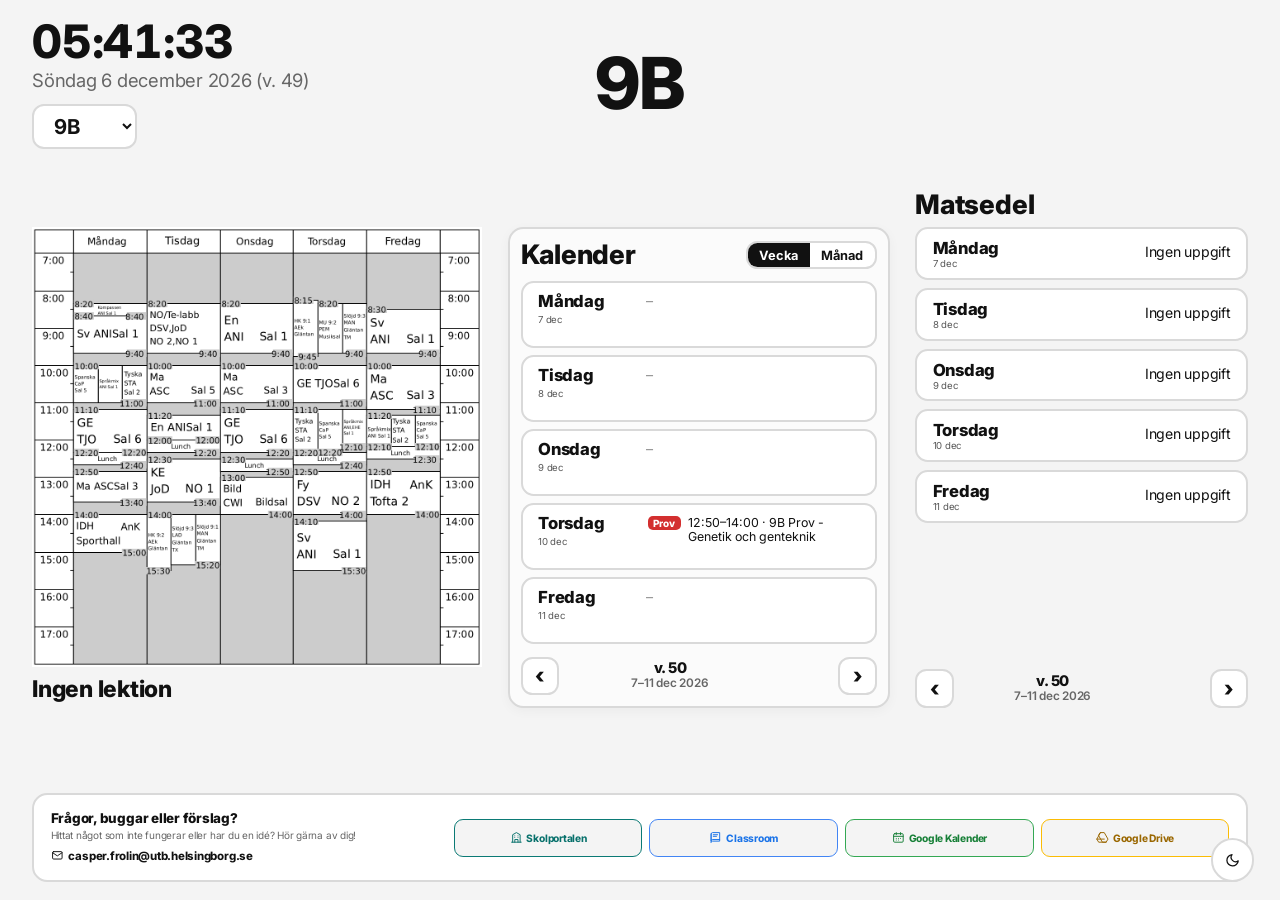
==== index.html @ 8a35bbbc "Use chat-like typography and clean line icons in footer" ====
<!doctype html>
<html lang="sv">
<head>
<meta charset="utf-8">
<meta name="viewport" content="width=device-width, initial-scale=1, viewport-fit=cover">
<link rel="icon" type="image/png" sizes="64x64" href="favicon.png">
<link rel="apple-touch-icon" href="apple-touch-icon.png">
<link rel="preconnect" href="https://fonts.googleapis.com">
<link rel="preconnect" href="https://fonts.gstatic.com" crossorigin>
<link href="https://fonts.googleapis.com/css2?family=Inter:wght@400;500;600;700;800&display=swap" rel="stylesheet">
<title>9B - SchemavisarePRO</title>
<script>try{document.documentElement.dataset.theme=localStorage.getItem("theme")||"light"}catch(e){}</script>
<script>
// Måttenheter: 1 enhet = 1 % av fönstrets storlek vid sidladdning/fönsterändring.
// Vid webbläsarzoom (Ctrl +/-) ändras inte enheterna, så hela sidan skalas och flyttas som en helhet.
(function () {
  var d = document.documentElement, lastPhys = window.innerWidth * window.devicePixelRatio;
  function apply() {
    var w = window.innerWidth, h = window.innerHeight;
    d.style.setProperty("--vw", w / 100 + "px");
    d.style.setProperty("--vh", h / 100 + "px");
    d.classList.toggle("wide", w >= h && w >= 900);
    d.classList.toggle("narrow", w <= 900);
    lastPhys = w * window.devicePixelRatio;
  }
  apply();
  window.addEventListener("resize", function () {
    // Zoom ändrar CSS-bredden men inte antalet riktiga pixlar -> gör inget. Annars är det en riktig storleksändring.
    if (Math.abs(window.innerWidth * window.devicePixelRatio - lastPhys) > 4) apply();
  });
})();
</script>
<style>
*{box-sizing:border-box}
:root{--vw:1vw;--vh:1vh;--u:min(var(--vw),calc(var(--vh)*1.7));--h:calc(clamp(26px,calc(var(--vw)*3.2),58px)*1.1 + var(--vh)*1.5);--bg:#f4f4f4;--panel:#fff;--text:#111;--muted:#666;--line:#d9d9d9;--hl:#111;--hl-text:#fff}
:root[data-theme=dark]{--bg:#151515;--panel:#222;--text:#f2f2f2;--muted:#aaa;--line:#3a3a3a;--hl:#f2f2f2;--hl-text:#111}
html{height:100%;background:var(--bg)}
body{margin:0;min-height:100%;display:flex;font-family:Inter,ui-sans-serif,system-ui,-apple-system,BlinkMacSystemFont,"Segoe UI",sans-serif;background:var(--bg);color:var(--text);letter-spacing:-.015em}
.screen{position:relative;flex:none;margin:auto;width:calc(var(--vw)*100);min-height:calc(var(--vh)*100);display:flex;flex-direction:column;gap:calc(var(--vh)*2);padding:calc(var(--vh)*2) calc(var(--vw)*2.5)}
.top{display:grid;grid-template-columns:1fr auto 1fr;align-items:center;gap:calc(var(--vw)*2)}
.time{display:flex;flex-direction:column;gap:calc(var(--vh)*.6)}
.class-sel{align-self:flex-start;margin-top:calc(var(--vh)*.8);font:inherit;font-size:clamp(14px,calc(var(--vw)*1.6),28px);font-weight:700;padding:.35em 1.8em .35em .8em;border:2px solid var(--line);border-radius:12px;background:var(--panel);color:var(--text);cursor:pointer}
.class-sel:focus-visible{outline:3px solid var(--text);outline-offset:2px}
.class-name{font-size:clamp(35.2px,calc(var(--vw)*5.6),104px);font-weight:800;line-height:1;text-align:center}
.clock{font-size:clamp(27.2px,calc(var(--vw)*3.6),64px);font-weight:800;line-height:1;font-variant-numeric:tabular-nums}
.date{font-size:clamp(12.8px,calc(var(--vw)*1.44),25.6px);color:var(--muted)}
.now{margin-top:calc(var(--vh)*1);width:0;min-width:100%}
.layout{flex:1;display:grid;grid-template-columns:minmax(0,1.6fr) minmax(0,1fr);gap:calc(var(--vw)*2);min-height:0}
.left,.mid,.right{display:flex;flex-direction:column;min-height:0}
.left{align-items:center;padding-top:var(--h)}
.right{padding-bottom:calc(var(--vh)*4)}
.sched{width:min(100%,calc((var(--vh)*64 - var(--h))*.975))}
.schedule-img{display:block;position:relative;overflow:hidden}
.time-line{position:absolute;left:0;right:0;height:2px;margin-top:-1px;background:#e53935;display:none;pointer-events:none}
.schedule-img img{display:block;width:100%;height:auto}
.img-dark{display:none}
:root[data-theme=dark].has-dark .img-light{display:none}
:root[data-theme=dark].has-dark .img-dark{display:block}
:root[data-theme=dark]:not(.has-dark) .img-light{filter:invert(1)}
/* Hel A4-bild: tabellen klipps ut med CSS (ingen fetch/base64/SVG-omväg) */
.schedule-img.crop{aspect-ratio:1090/1064}
.schedule-img.crop .img-light{position:absolute;display:block;width:109.27%;max-width:none;height:auto;left:-4.587%;top:-23.68%}
.schema-err{display:none;padding:1.2em;border:2px dashed var(--line);border-radius:12px;color:var(--muted);text-align:center;font-size:clamp(12px,calc(var(--vw)*1.2),20px)}
.schedule-img.err .schema-err{display:block}
.schedule-img.err img{display:none!important}
.current{display:flex;flex-wrap:wrap;justify-content:space-between;align-items:baseline;gap:0 calc(var(--vw)*2)}
.lesson{font-size:clamp(20.8px,calc(var(--vw)*2.88),51.2px);font-weight:800}
.lesson-time{font-size:clamp(16px,calc(var(--vw)*1.92),35.2px);font-weight:700;color:var(--muted);white-space:nowrap}
.remaining{font-size:clamp(11.2px,calc(var(--vw)*1.2),20.8px);color:var(--muted);margin-top:calc(var(--vh)*.6);font-variant-numeric:tabular-nums}
/* Matsedel: kompakt, skalas efter enhetens storlek (--u = den minsta av bredd/höjd-enheten) */
h1{margin:0 0 calc(var(--u)*.9);font-size:clamp(18px,calc(var(--u)*2.1),48px);line-height:1.1;font-weight:800}
.menu{flex:none;display:flex;flex-direction:column;gap:calc(var(--u)*.6);width:100%}
.day{display:grid;grid-template-columns:auto 1fr;gap:calc(var(--u)*1.4);align-items:center;background:var(--panel);border:2px solid var(--line);border-radius:calc(var(--u)*1);padding:calc(var(--u)*.7) calc(var(--u)*1.2)}
.day.active{background:var(--hl);color:var(--hl-text);border-color:var(--hl)}
.day-name{font-size:clamp(12px,calc(var(--u)*1.15),30px);font-weight:800}
.day-date{font-size:clamp(9.5px,calc(var(--u)*.75),20px);opacity:.7}
.food,.items{text-align:right;font-size:clamp(10.5px,calc(var(--u)*.95),26px);line-height:1.25}
.food div+div{opacity:.8;margin-top:calc(var(--u)*.25)}
.theme-btn{position:fixed;right:max(calc(var(--vw)*2),env(safe-area-inset-right));bottom:max(calc(var(--vh)*2),env(safe-area-inset-bottom));width:clamp(38px,calc(var(--vw)*3.4),54px);aspect-ratio:1;border-radius:50%;border:2px solid var(--line);background:var(--panel);color:var(--text);cursor:pointer;display:grid;place-items:center}
.theme-btn svg{width:55%;height:55%}
.theme-btn:focus-visible{outline:3px solid var(--text);outline-offset:2px}
html.wide .screen{height:calc(var(--vh)*100);min-height:0;overflow:hidden}
html.wide .layout{grid-template-columns:auto minmax(0,1fr) minmax(0,calc(var(--vw)*26));margin:0}
html.wide .left{height:100%;min-height:0;padding-top:0;justify-content:center}
html.wide .right{position:relative;height:80%;align-self:center;justify-content:flex-start;padding-bottom:0}
html.wide h1{position:absolute;left:0;bottom:100%;margin:0 0 calc(var(--u)*.6)}
html.wide .food,html.wide .items{font-size:clamp(11px,calc(var(--u)*1.1),30px)}
html.wide .day-name{font-size:clamp(13px,calc(var(--u)*1.3),34px)}
html.wide .sched{height:80%;align-self:center;width:auto;display:grid;grid-template-columns:min-content;grid-template-rows:minmax(0,1fr) auto}
html.wide .schedule-img{min-height:0}
html.wide .schedule-img img{height:100%;width:auto;aspect-ratio:1090/1064}
html.wide .lesson{font-size:clamp(14.4px,calc(var(--vh)*2.56),51.2px);line-height:1.15}
html.wide .lesson-time{font-size:clamp(11.2px,calc(var(--vh)*1.92),35.2px)}
html.wide .remaining{font-size:clamp(10.4px,calc(var(--vh)*1.52),22.4px)}
html.wide .theme-btn{position:absolute}
html.narrow .screen{padding-bottom:calc(var(--vw)*18)}
html.narrow .left{padding-top:0}
html.narrow .layout{grid-template-columns:1fr}
html.narrow .schedule-img img{height:auto}
html.narrow .sched{width:100%}
html.narrow .food,html.narrow .items{font-size:clamp(12px,calc(var(--vw)*3.3),20px)}
html.narrow .day-name{font-size:clamp(14px,calc(var(--vw)*3.8),24px)}
html.narrow h1{font-size:clamp(20px,calc(var(--vw)*6),36px)}
html.narrow .menu{gap:calc(var(--vw)*2)}
html.narrow .day{padding:calc(var(--vw)*2.5) calc(var(--vw)*3.5);border-radius:calc(var(--vw)*3)}

/* ---------- Prov & läxor, navigering ---------- */
:root{--prov:#d32f2f;--glosor:#1967D2;--lov:#2E7D32;--studiedag:#43A047;--aktivitet:var(--line)}
.prov{--c:var(--prov)}.glosor{--c:var(--glosor)}.lov{--c:var(--lov)}.studiedag{--c:var(--studiedag)}.aktivitet{--c:var(--event-color,var(--aktivitet))}
.right{grid-column:2;grid-row:1}
.mid{grid-column:1/-1;grid-row:2;padding:calc(var(--u)*1.1);padding-bottom:calc(var(--vh)*2);border:2px solid var(--line);border-radius:calc(var(--u)*1.2);background:color-mix(in srgb,var(--panel) 90%,var(--line));box-shadow:0 3px 12px #0000000a}
.head{display:flex;align-items:center;justify-content:space-between;gap:calc(var(--u)*1);margin:0 0 calc(var(--u)*.9)}
.head h1{margin:0}
.seg{display:flex;border:2px solid var(--line);border-radius:calc(var(--u)*.9);overflow:hidden;background:var(--panel)}
.seg button{font:inherit;font-weight:700;font-size:clamp(11px,calc(var(--u)*1),24px);padding:.35em .9em;border:0;background:none;color:var(--text);cursor:pointer}
.seg button[aria-pressed=true]{background:var(--hl);color:var(--hl-text)}
.cal{flex:1 1 auto;min-height:0;overflow:hidden;padding:3px;margin:-3px}
.cal .menu{display:grid;grid-template-columns:minmax(0,1fr);grid-template-rows:repeat(5,minmax(0,1fr));height:100%;min-height:0;align-content:stretch;gap:calc(var(--u)*.55)}
.cal .day{grid-template-columns:clamp(64px,calc(var(--u)*7),110px) minmax(0,1fr);align-items:start;min-width:0;min-height:0;overflow:hidden}
.items{text-align:left;display:flex;flex-direction:column;gap:calc(var(--u)*.2);min-width:0;min-height:0;overflow:hidden}
.it{display:flex;gap:.6em;align-items:baseline;min-width:0}
.event-item{appearance:none;-webkit-appearance:none;display:flex;width:100%;min-width:0;font:inherit;font-size:clamp(10px,.88em,18px);line-height:1.15;text-align:left;color:inherit;background:transparent;border:0;padding:.15em .2em;border-radius:.35em;cursor:pointer}
.event-item:hover{background:color-mix(in srgb,var(--text) 5%,transparent)}
.event-item:hover .txt{text-decoration:underline}
.event-item:focus-visible{outline:2px solid var(--text);outline-offset:1px}
.tag{background:var(--c,var(--event-color,var(--line)))}
.dots i{background:var(--c,var(--event-color,var(--line)))}
.cal .day .day-name{line-height:1.2}
.cal .day .day-date{margin-top:.2em}
.more-events{appearance:none;border:0;background:none;color:var(--muted);font:inherit;font-size:clamp(10px,.85em,16px);line-height:1.1;font-weight:800;text-align:left;padding:0 .2em;min-width:0;overflow-wrap:anywhere;cursor:pointer;border-radius:.35em}
.more-events:hover{text-decoration:underline;background:color-mix(in srgb,var(--text) 5%,transparent)}
.event-dialog{width:min(92vw,560px);max-height:82vh;overflow:auto;border:1px solid var(--line);border-radius:18px;padding:1.2rem;background:var(--panel);color:var(--text);box-shadow:0 12px 50px #0004}
.event-dialog::backdrop{background:#0008}
.event-dialog-head{display:flex;align-items:flex-start;justify-content:space-between;gap:1rem}
.event-dialog h2{margin:0 0 .5rem;font-size:1.35rem}
.event-dialog p{white-space:pre-wrap;overflow-wrap:anywhere;line-height:1.5}
.event-dialog .event-meta{color:var(--muted);font-size:.92rem}
.event-close{font:inherit;font-size:1.4rem;border:1px solid var(--line);border-radius:10px;background:var(--bg);color:var(--text);padding:.15rem .6rem;cursor:pointer}
.tag{flex:none;background:var(--c,var(--event-color,var(--line)));color:#fff;font-weight:800;font-size:.8em;line-height:1.3;padding:.05em .55em;border-radius:.5em}
.event-item.prov .tag{background:var(--prov)}.event-item.glosor .tag{background:var(--glosor)}.event-item.lov .tag{background:var(--lov)}.event-item.studiedag .tag{background:var(--studiedag)}
.dots i.prov{background:var(--prov)}.dots i.glosor{background:var(--glosor)}.dots i.lov{background:var(--lov)}.dots i.studiedag{background:var(--studiedag)}
.txt{min-width:0;overflow-wrap:anywhere}
.none{opacity:.45}
.nav{margin-top:auto;padding-top:calc(var(--u)*1);display:grid;grid-template-columns:auto minmax(0,1fr) auto auto;align-items:center;gap:calc(var(--u)*.6)}
.nbtn{font:inherit;font-weight:800;font-size:clamp(14px,calc(var(--u)*1.3),30px);min-width:clamp(38px,calc(var(--u)*3),60px);height:clamp(38px,calc(var(--u)*3),60px);padding:0 .7em;border:2px solid var(--line);border-radius:calc(var(--u)*.9);background:var(--panel);color:var(--text);cursor:pointer;display:inline-flex;align-items:center;justify-content:center;line-height:1}
.nav .nbtn:not(.today-btn){font-size:clamp(20px,calc(var(--u)*1.7),32px);padding:0;text-align:center}
.nbtn:hover{border-color:var(--text);background:color-mix(in srgb,var(--text) 5%,var(--panel))}
.nbtn:focus-visible,.seg button:focus-visible,.md:focus-visible,.mw:focus-visible{outline:3px solid var(--text);outline-offset:2px}
.today-btn{font-size:clamp(11px,calc(var(--u)*1),22px)}
.nlabel{width:100%;min-width:0;text-align:center;justify-self:stretch;align-self:center;line-height:1.15;font-weight:800;font-size:clamp(12px,calc(var(--u)*1.15),30px)}
.nlabel small{display:block;font-weight:600;color:var(--muted);font-size:.8em}
.mgrid{display:grid;grid-template-columns:auto repeat(7,minmax(0,1fr));gap:calc(var(--u)*.35);min-height:0;align-content:start}
.mgrid+.day{margin-top:calc(var(--u)*.15)}
.mh{text-align:center;color:var(--muted);font-weight:700;font-size:clamp(10px,calc(var(--u)*.85),22px)}
.mw{font:inherit;font-weight:700;font-size:clamp(10px,calc(var(--u)*.85),22px);border:0;background:none;color:var(--muted);cursor:pointer;padding:0 calc(var(--u)*.5);border-radius:calc(var(--u)*.5)}
.mw:hover{color:var(--text)}
.md{font:inherit;font-weight:700;font-size:clamp(11px,calc(var(--u)*1),26px);aspect-ratio:1/.9;display:flex;flex-direction:column;align-items:center;justify-content:center;gap:calc(var(--u)*.2);padding:0;border:2px solid var(--line);border-radius:calc(var(--u)*.7);background:var(--panel);color:var(--text);cursor:pointer}
.md.out{opacity:.4}
.md.today{background:var(--hl);color:var(--hl-text);border-color:var(--hl)}
.md.sel{outline:3px solid var(--text);outline-offset:1px}
.dots{display:flex;gap:2px;height:calc(var(--u)*.55)}
.dots i{width:calc(var(--u)*.55);height:calc(var(--u)*.55);min-width:5px;min-height:5px;border-radius:50%;background:var(--c,var(--event-color,var(--line)))}
html.wide .layout>.right,html.wide .layout>.mid{grid-column:auto;grid-row:auto}
html.wide .mid{position:relative;height:80%;min-height:0;align-self:center;padding:calc(var(--u)*.85);padding-bottom:calc(var(--u)*.85);overflow:hidden}
html.wide .head{position:relative;left:auto;right:auto;bottom:auto;margin:0 0 calc(var(--u)*.9);flex-shrink:0}
html.wide .head h1{position:static;margin:0}
html.wide .cal:has(.mgrid){display:flex;flex-direction:column;gap:calc(var(--u)*.25)}
html.wide .cal:has(.mgrid) .mgrid{flex:0 0 auto;grid-template-rows:repeat(7,minmax(0,1fr))}
html.wide .cal:has(.mgrid) .md{aspect-ratio:auto;height:clamp(20px,calc(var(--vh)*3.8),36px);min-height:0}
html.wide .cal:has(.mgrid) .mgrid+.day{flex:1 1 0;min-height:0;margin-top:calc(var(--u)*.15);overflow:hidden}
html.wide .cal:has(.mgrid) .mgrid+.day .items{gap:1px}
html.wide .cal:has(.mgrid) .mgrid+.day .event-item{font-size:clamp(10px,.78em,16px);line-height:1.08;padding:0 .12em}
html.wide .cal:has(.mgrid) .mgrid+.day .tag{font-size:.72em;padding:0 .35em}
html.wide .cal:has(.mgrid) .mgrid+.day .more-events{font-size:clamp(9px,.72em,14px);line-height:1;padding:0 .12em}
html.narrow .layout>.right,html.narrow .layout>.mid{grid-column:auto;grid-row:auto}
html.narrow .layout{row-gap:calc(var(--vw)*6)}
html.narrow .mid{padding:calc(var(--vw)*2.5);overflow:hidden;min-height:0}
html.narrow .cal .day{grid-template-columns:clamp(58px,calc(var(--vw)*19),84px) minmax(0,1fr);gap:calc(var(--vw)*2.5);padding:calc(var(--vw)*2.3) calc(var(--vw)*2.8);align-items:start}
html.narrow .cal .menu{grid-template-rows:repeat(5,minmax(0,1fr));gap:calc(var(--vw)*2)}
html.narrow .cal .items{gap:calc(var(--vw)*1.1)}
html.narrow .cal .event-item{font-size:clamp(12px,calc(var(--vw)*3.2),18px);line-height:1.35}
html.narrow .nbtn{font-size:clamp(16px,calc(var(--vw)*5),28px);min-width:clamp(42px,calc(var(--vw)*11),56px);height:clamp(42px,calc(var(--vw)*11),56px)}
html.narrow .today-btn{font-size:clamp(12px,calc(var(--vw)*3.2),18px)}
html.narrow .nlabel{font-size:clamp(14px,calc(var(--vw)*4),22px)}
html.narrow .seg button{font-size:clamp(13px,calc(var(--vw)*3.6),20px)}
html.narrow .md{font-size:clamp(12px,calc(var(--vw)*3.6),22px)}
html.narrow .mh,html.narrow .mw{font-size:clamp(11px,calc(var(--vw)*3),18px)}

/* ---------- Sidfot: kontakt och användbara länkar ---------- */
.site-footer{flex:none;margin-top:calc(var(--u)*.6);padding:calc(var(--u)*1.1) calc(var(--u)*1.3);border:2px solid var(--line);border-radius:calc(var(--u)*1.2);background:var(--panel);display:grid;grid-template-columns:minmax(0,1fr) minmax(0,2fr);gap:calc(var(--u)*1.2);align-items:center}
.footer-contact{min-width:0}
.footer-title{font-size:clamp(12px,calc(var(--u)*1.05),22px);font-weight:800;margin-bottom:.25em}
.footer-note{font-size:clamp(10px,calc(var(--u)*.78),16px);color:var(--muted);line-height:1.35;margin-bottom:.35em}
.footer-mail{font-size:clamp(11px,calc(var(--u)*.9),18px);font-weight:750;overflow-wrap:anywhere;color:var(--text);text-decoration:none}
.footer-mail:hover{text-decoration:underline}
.footer-links{display:grid;grid-template-columns:repeat(4,minmax(0,1fr));gap:calc(var(--u)*.55)}
.footer-link{min-width:0;min-height:clamp(34px,calc(var(--u)*3),54px);display:flex;align-items:center;justify-content:center;gap:.4em;padding:.5em .55em;border:1.5px solid var(--line);border-radius:calc(var(--u)*.7);font-size:clamp(10px,calc(var(--u)*.8),17px);font-weight:750;text-align:center;text-decoration:none;color:var(--text);background:var(--bg);transition:transform .15s ease,filter .15s ease}
.footer-link:hover{transform:translateY(-2px);filter:brightness(.97)}
.footer-link .link-icon{width:1.25em;height:1.25em;flex:none;display:inline-grid;place-items:center}
.footer-link .link-icon svg,.footer-mail .mail-icon{display:block;width:100%;height:100%;fill:none;stroke:currentColor;stroke-width:1.8;stroke-linecap:round;stroke-linejoin:round}
.footer-mail{display:inline-flex;align-items:center;gap:.45em}
.footer-mail .mail-icon{width:1.1em;height:1.1em;flex:none}
.footer-link.portal{border-color:#0b7a75;color:#08716c}
.footer-link.classroom{border-color:#4285f4;color:#1a73e8}
.footer-link.calendar{border-color:#34a853;color:#188038}
.footer-link.drive{border-color:#fbbc04;color:#9a6700}
:root[data-theme=dark] .footer-link.portal{color:#65d9d1}
:root[data-theme=dark] .footer-link.classroom{color:#8ab4f8}
:root[data-theme=dark] .footer-link.calendar{color:#81c995}
:root[data-theme=dark] .footer-link.drive{color:#fdd663}
html.narrow .site-footer{grid-template-columns:1fr;gap:calc(var(--vw)*3);padding:calc(var(--vw)*3.5)}
html.narrow .footer-links{grid-template-columns:repeat(2,minmax(0,1fr));gap:calc(var(--vw)*2)}
html.narrow .footer-link{font-size:clamp(12px,calc(var(--vw)*3.2),17px);min-height:42px}
html.narrow .footer-title{font-size:clamp(15px,calc(var(--vw)*4),22px)}
html.narrow .footer-note{font-size:clamp(12px,calc(var(--vw)*3),16px)}
html.narrow .footer-mail{font-size:clamp(13px,calc(var(--vw)*3.3),18px)}

</style>
</head>
<body>
<main class="screen">
  <header class="top">
    <div class="time">
      <div id="clock" class="clock"></div>
      <div id="date" class="date"></div>
      <select id="classSel" class="class-sel" aria-label="Välj klass">
        <option value="9A">9A</option>
        <option value="9B">9B</option>
      </select>
    </div>
    <div id="className" class="class-name">9B</div>
    <div></div>
  </header>
  <div class="layout">
    <section class="left">
    <div class="sched">
      <div id="schemaBox" class="schedule-img">
        <img id="imgLight" class="img-light" alt="Schema">
        <img id="imgDark" class="img-dark" alt="Schema">
        <div id="schemaErr" class="schema-err"></div>
        <div id="timeLine" class="time-line"></div>
      </div>
    <div class="now">
        <div class="current">
          <div id="lesson" class="lesson"></div>
          <div id="lessonTime" class="lesson-time"></div>
        </div>
        <div id="remaining" class="remaining"></div>
      </div>
    </div>
    </section>
    <section class="mid">
      <div class="head">
        <h1>Kalender</h1>
        <div class="seg" id="viewSeg" role="group" aria-label="Visning">
          <button data-v="week" aria-pressed="true">Vecka</button>
          <button data-v="month" aria-pressed="false">Månad</button>
        </div>
      </div>
      <div id="cal" class="cal"></div>
      <div class="nav" data-for="cal">
        <button class="nbtn" data-s="-1" aria-label="Föregående">‹</button>
        <div class="nlabel" id="calLbl"></div>
        <button class="nbtn today-btn" id="calToday">Idag</button>
        <button class="nbtn" data-s="1" aria-label="Nästa">›</button>
      </div>
    </section>
    <section class="right">
      <h1>Matsedel</h1>
      <div id="menu" class="menu"></div>
      <div class="nav" data-for="menu">
        <button class="nbtn" data-s="-1" aria-label="Föregående vecka">‹</button>
        <div class="nlabel" id="menuLbl"></div>
        <button class="nbtn today-btn" id="menuToday">Idag</button>
        <button class="nbtn" data-s="1" aria-label="Nästa vecka">›</button>
      </div>
    </section>
  </div>

  <footer id="siteFooter" class="site-footer" aria-label="Kontakt och länkar">
    <div class="footer-contact">
      <div class="footer-title">Frågor, buggar eller förslag?</div>
      <div class="footer-note">Hittat något som inte fungerar eller har du en idé? Hör gärna av dig!</div>
      <a class="footer-mail" href="mailto:casper.frolin@utb.helsingborg.se?subject=SchemavisarePRO%20-%20fr%C3%A5ga%2C%20bugg%20eller%20f%C3%B6rslag"><svg class="mail-icon" viewBox="0 0 24 24" aria-hidden="true"><rect x="3" y="5" width="18" height="14" rx="2"/><path d="m3 7 9 6 9-6"/></svg><span>casper.frolin@utb.helsingborg.se</span></a>
    </div>
    <nav class="footer-links" aria-label="Skol- och Google-tjänster">
      <a class="footer-link portal" href="https://skolportalen.helsingborg.se/" target="_blank" rel="noopener noreferrer"><span class="link-icon" aria-hidden="true"><svg viewBox="0 0 24 24"><path d="M3 21h18M5 21V7l7-4 7 4v14M9 21v-5h6v5M9 9h.01M15 9h.01M9 12h.01M15 12h.01"/></svg></span><span>Skolportalen</span></a>
      <a class="footer-link classroom" href="https://classroom.google.com/" target="_blank" rel="noopener noreferrer"><span class="link-icon" aria-hidden="true"><svg viewBox="0 0 24 24"><path d="M4 5.5A2.5 2.5 0 0 1 6.5 3H20v16H6.5A2.5 2.5 0 0 0 4 21z"/><path d="M4 5.5v13A2.5 2.5 0 0 1 6.5 16H20M8 7h8M8 10h6"/></svg></span><span>Classroom</span></a>
      <a class="footer-link calendar" href="https://calendar.google.com/" target="_blank" rel="noopener noreferrer"><span class="link-icon" aria-hidden="true"><svg viewBox="0 0 24 24"><rect x="3" y="5" width="18" height="16" rx="2"/><path d="M16 3v4M8 3v4M3 10h18M8 14h.01M12 14h.01M16 14h.01M8 17h.01M12 17h.01"/></svg></span><span>Google Kalender</span></a>
      <a class="footer-link drive" href="https://drive.google.com/" target="_blank" rel="noopener noreferrer"><span class="link-icon" aria-hidden="true"><svg viewBox="0 0 24 24"><path d="m8.5 3 7 0 7 12.2-3.5 5.8h-7L5 8.8z"/><path d="M8.5 3 1.5 15.2 5 21h14M1.5 15.2h14"/></svg></span><span>Google Drive</span></a>
    </nav>
  </footer>

  <dialog id="eventDialog" class="event-dialog" aria-labelledby="eventTitle">
    <div class="event-dialog-head"><div><h2 id="eventTitle">Uppgift</h2><div id="eventMeta" class="event-meta"></div></div><button id="closeEvent" class="event-close" aria-label="Stäng">×</button></div>
    <p id="eventDescription"></p>
  </dialog>
  <button id="themeBtn" class="theme-btn" aria-label="Byt ljust/mörkt läge"></button>
</main>
<script id="seed-schedule" type="application/json">{"9A":[],"9B":[{"day":"måndag","start":"08:20","end":"08:40","subject":"Kompassen","room":"Sal 1"},{"day":"måndag","start":"08:40","end":"09:40","subject":"Svenska","room":"Sal 1"},{"day":"måndag","start":"10:00","end":"11:00","subject":"Språkval","room":"Sal 5 / Sal 1 / Sal 2"},{"day":"måndag","start":"11:10","end":"12:20","subject":"Geografi","room":"Sal 6"},{"day":"måndag","start":"12:20","end":"12:40","subject":"Lunch","room":""},{"day":"måndag","start":"12:50","end":"13:40","subject":"Matematik","room":"Sal 3"},{"day":"måndag","start":"14:00","end":"15:00","subject":"Idrott","room":"Sporthall"},{"day":"tisdag","start":"08:20","end":"09:40","subject":"NO / Te-labb","room":"NO 2 / NO 1"},{"day":"tisdag","start":"10:00","end":"11:00","subject":"Matematik","room":"Sal 5"},{"day":"tisdag","start":"11:20","end":"12:00","subject":"Engelska","room":"Sal 1"},{"day":"tisdag","start":"12:00","end":"12:20","subject":"Lunch","room":""},{"day":"tisdag","start":"12:30","end":"13:40","subject":"Kemi","room":"NO 1"},{"day":"tisdag","start":"14:00","end":"15:30","subject":"HK / Slöjd","room":"Gläntan"},{"day":"onsdag","start":"08:20","end":"09:40","subject":"Engelska","room":"Sal 1"},{"day":"onsdag","start":"10:00","end":"11:00","subject":"Matematik","room":"Sal 3"},{"day":"onsdag","start":"11:10","end":"12:20","subject":"Geografi","room":"Sal 6"},{"day":"onsdag","start":"12:30","end":"12:50","subject":"Lunch","room":""},{"day":"onsdag","start":"13:00","end":"14:00","subject":"Bild","room":"Bildsal"},{"day":"torsdag","start":"08:15","end":"09:45","subject":"HK / Slöjd / Musik","room":"Gläntan / Musiksal"},{"day":"torsdag","start":"10:00","end":"11:00","subject":"Geografi","room":"Sal 6"},{"day":"torsdag","start":"11:10","end":"12:10","subject":"Språkval","room":"Sal 2 / Sal 5 / Sal 1"},{"day":"torsdag","start":"12:20","end":"12:40","subject":"Lunch","room":""},{"day":"torsdag","start":"12:50","end":"14:00","subject":"Fysik","room":"NO 2"},{"day":"torsdag","start":"14:10","end":"15:30","subject":"Svenska","room":"Sal 1"},{"day":"fredag","start":"08:30","end":"09:40","subject":"Svenska","room":"Sal 1"},{"day":"fredag","start":"10:00","end":"11:10","subject":"Matematik","room":"Sal 3"},{"day":"fredag","start":"11:20","end":"12:10","subject":"Språkval","room":"Sal 1 / Sal 2 / Sal 5"},{"day":"fredag","start":"12:10","end":"12:30","subject":"Lunch","room":""},{"day":"fredag","start":"12:50","end":"14:00","subject":"Idrott","room":"Tofta 2"}]}</script>
<script src="kalender.js?v=20261021-3"></script>
<script>
const TZ = "Europe/Stockholm";
const DAYS = ["måndag","tisdag","onsdag","torsdag","fredag"];
// Tidslinjen: y-position (px i den beskurna bilden, 1064 px hög) för 07:00 och pixlar per timme.
const Y7 = 62.5, PER_HOUR = 90.36, IMG_H = 1064;
const SCHEMA_IMG = {
  "9A": "schema-9A.png",
  "9B": "schema-9B.png"
};
const readSeed = id => { try { return JSON.parse(document.getElementById(id).textContent); } catch { return null; } };
const readCache = k => { try { return JSON.parse(localStorage.getItem(k)); } catch { return null; } };
const saveCache = (k, v) => { try { localStorage.setItem(k, JSON.stringify(v)); } catch {} };
// Det senast kända visas direkt; färsk data hämtas i bakgrunden och byts in när den kommer.
// Schemat ligger som {"9A": [...], "9B": [...]}. En gammal platt lista räknas som 9B.
const normSched = v => Array.isArray(v) ? {"9A": [], "9B": v} : (v && typeof v === "object" ? v : null);
let schedules = [normSched(readCache("schedule")), normSched(readSeed("seed-schedule"))].find(Boolean) || {};
let cls = "9B";
try { const q = new URLSearchParams(location.search).get("klass"); const s = q || localStorage.getItem("klass"); if (SCHEMA_IMG[s]) cls = s; } catch {}

// ---------- Tid från internet (inte enhetens klocka) ----------
// Klockan räknar vidare med performance.now(), så den påverkas inte om någon ändrar enhetens klocka.
let base = {server: Date.now(), perf: performance.now()}, synced = false, lastSync = -1e9, trusted = false;
try { const o = localStorage.getItem("timeOffset"); if (o !== null && Number.isFinite(+o)) { base.server += +o; trusted = true; } } catch {}
const now = () => new Date(base.server + (performance.now() - base.perf));
const getJSON = async (url) => {
  const r = await fetch(url, {cache: "no-store"});
  if (!r.ok) throw new Error(r.status);
  return r.json();
};
const TIME_SOURCES = [
  async () => { const j = await getJSON("https://worldtimeapi.org/api/timezone/Etc/UTC");
    return j.unixtime * 1000 + (+(String(j.datetime).match(/\.(\d{3})/)?.[1] ?? 0)); },
  async () => { const j = await getJSON("https://timeapi.io/api/time/current/zone?timeZone=UTC");
    return Date.parse(String(j.dateTime).replace(/(\.\d{3})\d*/, "$1") + "Z"); },
  async () => { const r = await fetch(location.href.split("#")[0], {method: "HEAD", cache: "no-store"});
    const d = r.headers.get("Date"); if (!d) throw new Error("no date"); return Date.parse(d) + 500; }
];
const withTimeout = (p, ms) => Promise.race([p, new Promise((_, rej) => setTimeout(() => rej(new Error("timeout")), ms))]);
async function syncTime() {
  // Alla källor frågas samtidigt; den första (i prioritetsordning) som svarar används.
  const runs = TIME_SOURCES.map(src => { const p0 = performance.now();
    return withTimeout(src(), 3000).then(ms => ({ms, p0, p1: performance.now()})); });
  runs.forEach(r => r.catch(() => {}));
  for (const r of runs) {
    try {
      const {ms, p0, p1} = await r;
      if (!Number.isFinite(ms)) continue;
      base = {server: ms + (p1 - p0) / 2, perf: p1};
      synced = trusted = true; lastSync = p1;
      try { localStorage.setItem("timeOffset", String(Math.round(base.server - Date.now()))); } catch {}
      document.getElementById("clock").style.opacity = "";
      tick();
      return true;
    } catch {}
  }
  if (!trusted) document.getElementById("clock").style.opacity = ".55"; // visar att internettid saknas
  return false;
}

function parts(d) {
  const o = {};
  new Intl.DateTimeFormat("sv-SE", {timeZone:TZ, year:"numeric", month:"2-digit", day:"2-digit",
    hour:"2-digit", minute:"2-digit", second:"2-digit", hourCycle:"h23"})
    .formatToParts(d).forEach(p => o[p.type] = p.value);
  return o;
}
function isoWeek(y, m, d) {
  const t = new Date(Date.UTC(y, m - 1, d));
  t.setUTCDate(t.getUTCDate() + 4 - (t.getUTCDay() || 7));
  return Math.ceil(((t - Date.UTC(t.getUTCFullYear(), 0, 1)) / 864e5 + 1) / 7);
}
const cap = s => s.charAt(0).toUpperCase() + s.slice(1);
const hms = s => [Math.floor(s/3600), Math.floor(s%3600/60), s%60];
const toMin = s => { const [h,m] = s.split(":").map(Number); return h*60+m; };

// ---------- Tema ----------
function setTheme(t) {
  document.documentElement.dataset.theme = t;
  try { localStorage.setItem("theme", t); } catch {}
  const sun = '<svg viewBox="0 0 24 24" fill="none" stroke="currentColor" stroke-width="2" stroke-linecap="round"><circle cx="12" cy="12" r="4"/><path d="M12 2v2M12 20v2M2 12h2M20 12h2M4.9 4.9l1.4 1.4M17.7 17.7l1.4 1.4M4.9 19.1l1.4-1.4M17.7 6.3l1.4-1.4"/></svg>';
  const moon = '<svg viewBox="0 0 24 24" fill="none" stroke="currentColor" stroke-width="2" stroke-linejoin="round"><path d="M21 12.8A9 9 0 1 1 11.2 3 7 7 0 0 0 21 12.8z"/></svg>';
  document.getElementById("themeBtn").innerHTML = t === "dark" ? sun : moon;
}
let saved = "light"; try { saved = localStorage.getItem("theme") || "light"; } catch {}
setTheme(saved);
document.getElementById("themeBtn").onclick = () =>
  setTheme(document.documentElement.dataset.theme === "dark" ? "light" : "dark");

// ---------- Rendering ----------
function tick() {
  const d = now(), p = parts(d);
  const weekday = cap(new Intl.DateTimeFormat("sv-SE", {timeZone:TZ, weekday:"long"}).format(d));
  const month = new Intl.DateTimeFormat("sv-SE", {timeZone:TZ, month:"long"}).format(d);
  const week = isoWeek(+p.year, +p.month, +p.day);
  document.getElementById("clock").textContent = `${p.hour}:${p.minute}:${p.second}`;
  document.getElementById("date").textContent = `${weekday} ${+p.day} ${month} ${p.year} (v. ${week})`;

  const sec = +p.hour*3600 + +p.minute*60 + +p.second;
  const line = document.getElementById("timeLine");
  const hrs = sec/3600;
  if (DAYS.includes(weekday.toLowerCase()) && hrs >= 7 && hrs < 18) {
    const y = Y7 + (hrs - 7) * PER_HOUR;
    line.style.top = (y / IMG_H * 100) + "%";
    line.style.display = "block";
  } else line.style.display = "none";
  const lessons = (schedules[cls] || []).filter(x => x.day === weekday.toLowerCase());
  const cur = lessons.find(x => sec >= toMin(x.start)*60 && sec < toMin(x.end)*60);
  const next = lessons.find(x => toMin(x.start)*60 > sec);
  const el = id => document.getElementById(id);
  const fmt = s => { const [h,m,sc] = hms(s); return (h ? h + " tim " : "") + m + " min " + sc + " sek"; };
  const L = cur || next;
  const room = L && L.room ? ` (${L.room})` : "";
  if (cur) {
    el("lesson").textContent = cur.subject + room;
    el("lessonTime").textContent = `${cur.start.replace(":",".")}–${cur.end.replace(":",".")}`;
    el("remaining").textContent = "Tid till slut: " + fmt(toMin(cur.end)*60 - sec);
  } else if (next) {
    const started = lessons.some(x => toMin(x.end)*60 <= sec);
    el("lesson").textContent = started ? "Rast" : "Skoldagen har inte börjat";
    el("lessonTime").textContent = `Nästa lektion: ${next.subject}${room}`;
    el("remaining").textContent = "Börjar om " + fmt(toMin(next.start)*60 - sec);
  } else {
    el("lesson").textContent = "Ingen lektion";
    el("lessonTime").textContent = "";
    el("remaining").textContent = "";
  }
  const t = p.year + "-" + p.month + "-" + p.day;
  if (t !== lastDay) { lastDay = t; renderAll(); }   // ny dag -> rita om matsedel och kalender
}

// ---------- Datum ----------
const MD = ["jan","feb","mar","apr","maj","jun","jul","aug","sep","okt","nov","dec"];
const MF = ["januari","februari","mars","april","maj","juni","juli","augusti","september","oktober","november","december"];
const WD = ["Måndag","Tisdag","Onsdag","Torsdag","Fredag","Lördag","Söndag"];
const DK = ["mån","tis","ons","tors","fre"];                       // nycklarna i matsedel.js
const esc = s => String(s ?? "").replace(/[&<>"']/g, c => ({"&":"&amp;","<":"&lt;",">":"&gt;",'"':"&quot;","'":"&#039;"}[c]));
const utc = s => { const [y, m, d] = s.split("-").map(Number); return new Date(Date.UTC(y, m - 1, d)); };
const iso = d => d.toISOString().slice(0, 10);
const addDays = (d, n) => new Date(d.getTime() + n * 864e5);
const monOf = d => addDays(d, -((d.getUTCDay() + 6) % 7));
const dLabel = d => d.getUTCDate() + " " + MD[d.getUTCMonth()];
const weekNo = mon => { const th = addDays(mon, 3), y = th.getUTCFullYear(); return {y, w: isoWeek(y, th.getUTCMonth() + 1, th.getUTCDate())}; };
const rangeTxt = mon => { const b = addDays(mon, 4);
  return mon.getUTCMonth() === b.getUTCMonth() ? `${mon.getUTCDate()}–${dLabel(b)}` : `${dLabel(mon)} – ${dLabel(b)}`; };
const todayISO = () => { const p = parts(now()); return `${p.year}-${p.month}-${p.day}`; };
// Veckan som visas från start. Lördag/söndag visar nästa vecka.
const baseMonday = () => { const t = utc(todayISO()), wd = t.getUTCDay() || 7; return addDays(t, -(wd - 1) + (wd > 5 ? 7 : 0)); };

// ---------- Tillstånd: hur många veckor/månader man bläddrat från "nu" ----------
let menuOff = 0, calOff = 0, monOff = 0, selDay = null, touched = 0, lastDay = "";
let calView = "week"; try { if (localStorage.getItem("calView") === "month") calView = "month"; } catch {}
const touch = () => { touched = performance.now(); };
const setNav = (id, big, small, off) => {
  document.getElementById(id + "Lbl").innerHTML = `${esc(big)}<small>${esc(small)}</small>`;
  document.getElementById(id + "Today").style.visibility = off ? "visible" : "hidden";
};

// ---------- Matsedel (data i matsedel.js) ----------
function renderMenu() {
  const mon = addDays(baseMonday(), menuOff * 7), t = todayISO(), {y, w} = weekNo(mon);
  // Hämta den vecka besökaren faktiskt tittar på, inte alltid den vecka som råkar finnas i menu.json.
  if (typeof window.loadMenuWeek === "function") window.loadMenuWeek(y, w);
  const wk = (typeof MATSEDEL !== "undefined" && MATSEDEL[`${y}-v${String(w).padStart(2, "0")}`]) || {};
  document.getElementById("menu").innerHTML = DK.map((k, i) => {
    const d = addDays(mon, i), rows = [].concat(wk[k] || []).map(x => String(x).trim()).filter(Boolean);
    return `<article class="day${iso(d) === t ? " active" : ""}">
      <div><div class="day-name">${WD[i]}</div><div class="day-date">${dLabel(d)}</div></div>
      <div class="food"><div>${esc(rows[0] || "Ingen uppgift")}</div><div>${esc(rows.slice(1).join(" / "))}</div></div></article>`;
  }).join("");
  setNav("menu", `v. ${w}`, `${rangeTxt(mon)} ${y}`, menuOff);
}

// ---------- Prov & läxor (data i kalender.js) ----------
const typeOf = t => { const s = String(t || "").toLowerCase();
  return /^pro?v/.test(s) ? "prov" : /^glosor?$/.test(s) ? "glosor" : s === "lov" ? "lov" : s === "studiedag" ? "studiedag" : "aktivitet"; };
function events() {                                   // {"2026-10-28": [händelser]} för vald klass
  const m = {}, rank = {prov: 0, glosor: 1, lov: 2, studiedag: 2, aktivitet: 3}, re = /^\d{4}-\d{2}-\d{2}$/;
  (typeof KALENDER !== "undefined" && Array.isArray(KALENDER) ? KALENDER : []).forEach(e => {
    if (!e || !re.test(e.datum || "")) return;
    if (e.klass && !String(e.klass).toUpperCase().includes(cls)) return;
    const last = re.test(e.till || "") ? e.till : e.datum;
    for (let d = utc(e.datum), n = 0; n < 62 && iso(d) <= last; n++, d = addDays(d, 1)) (m[iso(d)] ||= []).push(e);
  });
  for (const k in m) m[k].sort((a, b) => rank[typeOf(a.typ)] - rank[typeOf(b.typ)] || String(a.amne || "").localeCompare(String(b.amne || ""), "sv"));
  return m;
}
const colorStyle = e => /^#[0-9a-f]{6}$/i.test(String(e.calendarColor || "")) ? ` style="--event-color:${e.calendarColor}"` : "";
const itemHtml = e => { const k = typeOf(e.typ), lab = k === "prov" ? "Prov" : k === "glosor" ? "Glosor" : k === "lov" ? "Lov" : k === "studiedag" ? "Studiedag" : "Aktivitet";
  return `<button type="button" class="it event-item ${k}" data-event-id="${esc(e._id)}"${colorStyle(e)}><span class="tag">${esc(lab)}</span><span class="txt">${e.amne ? `<b>${esc(e.amne)}</b> ` : ""}${esc(e.text || "")}</span></button>`; };
const itemsHtml = (list, date) => { const visible = list.slice(0, 2); return `<div class="items">${visible.length ? visible.map(itemHtml).join("") : '<div class="none">–</div>'}${list.length > 2 ? `<button type="button" class="more-events" data-more-date="${date}">… (${list.length - 2} fler)</button>` : ""}</div>`; };
const dayCard = (d, list, t, extra = "") => `<article class="day${iso(d) === t ? " active" : ""}${extra}">
  <div><div class="day-name">${["Måndag","Tisdag","Onsdag","Torsdag","Fredag","Lördag","Söndag"][(d.getUTCDay() + 6) % 7]}</div><div class="day-date">${dLabel(d)}</div></div>${itemsHtml(list, iso(d))}</article>`;

function weekView(ev, t) {
  const mon = addDays(baseMonday(), calOff * 7), {y, w} = weekNo(mon);
  let h = "";
  for (let i = 0; i < 5; i++) { const d = addDays(mon, i), list = ev[iso(d)] || [];
    h += dayCard(d, list, t); }
  return {html: `<div class="menu">${h}</div>`, big: `v. ${w}`, small: `${rangeTxt(mon)} ${y}`, off: calOff};
}
function monthView(ev, t) {
  const [ty, tm] = t.split("-").map(Number), first = new Date(Date.UTC(ty, tm - 1 + monOff, 1));
  const Y = first.getUTCFullYear(), M = first.getUTCMonth(), ym = iso(first).slice(0, 7);
  const rows = Math.ceil(((first.getUTCDay() + 6) % 7 + new Date(Date.UTC(Y, M + 1, 0)).getUTCDate()) / 7), start = monOf(first);
  if (!selDay || selDay.slice(0, 7) !== ym) selDay = t.slice(0, 7) === ym ? t : iso(first);
  let g = '<div class="mgrid"><div class="mh">v.</div>' + "MTOTFLS".split("").map(x => `<div class="mh">${x}</div>`).join("");
  for (let r = 0; r < rows; r++) {
    const wd = addDays(start, r * 7);
    g += `<button class="mw" data-w="${iso(wd)}" aria-label="Visa vecka ${weekNo(wd).w}">${weekNo(wd).w}</button>`;
    for (let c = 0; c < 7; c++) {
      const d = addDays(wd, c), k = iso(d), dayEvents = ev[k] || [], kinds = dayEvents.map(e => `<i class="${typeOf(e.typ)}"${colorStyle(e)}></i>`);
      g += `<button class="md${d.getUTCMonth() !== M ? " out" : ""}${k === t ? " today" : ""}${k === selDay ? " sel" : ""}" data-d="${k}" aria-label="${dLabel(d)}"><span>${d.getUTCDate()}</span><span class="dots">${kinds.join("")}</span></button>`;
    }
  }
  g += "</div>" + dayCard(utc(selDay), ev[selDay] || [], t);
  return {html: g, big: cap(MF[M]), small: String(Y), off: monOff};
}
function renderCal() {
  const t = todayISO(), r = (calView === "week" ? weekView : monthView)(events(), t);
  document.getElementById("cal").innerHTML = r.html;
  setNav("cal", r.big, r.small, r.off);
  document.querySelectorAll("#viewSeg button").forEach(b => b.setAttribute("aria-pressed", b.dataset.v === calView));
}
const renderAll = () => { renderMenu(); renderCal(); };
document.addEventListener("matsedelupdated", () => { renderMenu(); });
// Säkerställ att matsedeln ritas även om menu.json hann laddas innan eventlyssnaren kopplades.
renderMenu();

// Gör kalenderbeskrivningar läsbara: tillåt enkel formatering och klickbara HTTPS-länkar, utan osäker HTML.
function formatDescription(raw) {
  const doc = new DOMParser().parseFromString(String(raw || ""), "text/html");
  const allowed = new Set(["B","STRONG","I","EM","U","P","BR","UL","OL","LI","H1","H2","H3","H4","H5","H6","BLOCKQUOTE","A"]);
  function clean(parent) {
    for (const node of [...parent.childNodes]) {
      if (node.nodeType === Node.TEXT_NODE) {
        const text = node.nodeValue;
        const re = /https:\/\/[^\s<>"']+/g;
        if (!re.test(text)) continue;
        re.lastIndex = 0;
        const frag = doc.createDocumentFragment();
        let last = 0, match;
        while ((match = re.exec(text))) {
          let url = match[0], suffix = "";
          while (/[),.!?;:]$/.test(url)) { suffix = url.slice(-1) + suffix; url = url.slice(0, -1); }
          if (match.index > last) frag.append(doc.createTextNode(text.slice(last, match.index)));
          const a = doc.createElement("a"); a.href = url; a.textContent = url; a.target = "_blank"; a.rel = "noopener noreferrer";
          frag.append(a); if (suffix) frag.append(doc.createTextNode(suffix));
          last = match.index + match[0].length;
        }
        if (last < text.length) frag.append(doc.createTextNode(text.slice(last)));
        node.replaceWith(frag);
      } else if (node.nodeType === Node.ELEMENT_NODE) {
        clean(node);
        if (!allowed.has(node.tagName)) {
          node.replaceWith(...node.childNodes);
          continue;
        }
        for (const attr of [...node.attributes]) {
          if (node.tagName === "A" && attr.name === "href" && /^https:\/\//i.test(attr.value)) continue;
          node.removeAttribute(attr.name);
        }
        if (node.tagName === "A") {
          if (!/^https:\/\//i.test(node.getAttribute("href") || "")) {
            node.replaceWith(...node.childNodes);
            continue;
          }
          node.setAttribute("target", "_blank"); node.setAttribute("rel", "noopener noreferrer");
        }
      } else node.remove();
    }
  }
  clean(doc.body);
  return doc.body.innerHTML.replace(/<p><\/p>/g, "");
}

// ---------- Knappar ----------
document.querySelectorAll(".nav").forEach(n => n.addEventListener("click", e => {
  const b = e.target.closest("button"); if (!b) return; touch();
  const s = +b.dataset.s || 0;                                          // ‹ = -1, › = +1, "Idag" = 0
  if (n.dataset.for === "menu") { menuOff = s ? menuOff + s : 0; renderMenu(); return; }
  if (!s) { calOff = monOff = 0; selDay = null; } else if (calView === "week") calOff += s; else monOff += s;
  renderCal();
}));
document.getElementById("viewSeg").addEventListener("click", e => {
  const b = e.target.closest("button"); if (!b) return; touch();
  calView = b.dataset.v; try { localStorage.setItem("calView", calView); } catch {}
  renderCal();
});
document.getElementById("cal").addEventListener("click", e => {
  const moreButton = e.target.closest("[data-more-date]");
  if (moreButton) {
    const date = moreButton.dataset.moreDate;
    const list = events()[date] || [];
    const prettyDate = new Intl.DateTimeFormat("sv-SE", {dateStyle:"full", timeZone:"Europe/Stockholm"}).format(new Date(date + "T12:00:00"));
    document.getElementById("eventTitle").textContent = "Alla aktiviteter";
    document.getElementById("eventMeta").textContent = prettyDate;
    document.getElementById("eventDescription").innerHTML = formatDescription(list.map((item, i) => (i + 1) + ". " + (item.title || item.text || "Aktivitet") + (item.timeText ? " (" + item.timeText + ")" : "") + (item.description ? "\n" + item.description : "")).join("\n\n"));
    document.getElementById("eventDialog").showModal();
    return;
  }
  const eventButton = e.target.closest("[data-event-id]");
  if (eventButton) {
    const item = (typeof KALENDER !== "undefined" ? KALENDER : []).find(x => String(x._id) === eventButton.dataset.eventId);
    if (item) {
      document.getElementById("eventTitle").textContent = item.title || item.text || "Uppgift";
      const dateText = item.datum ? new Intl.DateTimeFormat("sv-SE", {dateStyle:"full", timeZone:"Europe/Stockholm"}).format(new Date(item.datum + "T12:00:00")) : "";
      document.getElementById("eventMeta").textContent = [dateText, item.timeText, item.calendar].filter(Boolean).join(" · ");
      document.getElementById("eventDescription").innerHTML = formatDescription(item.description || "Ingen beskrivning finns sparad för den här aktiviteten.");
      const dialog = document.getElementById("eventDialog");
      if (typeof dialog.showModal === "function") dialog.showModal(); else alert((item.title || "Uppgift") + "\n\n" + (item.description || "Ingen beskrivning finns."));
    }
    return;
  }
  const b = e.target.closest("button"); if (!b) return; touch();
  if (b.dataset.w) { calOff = Math.round((utc(b.dataset.w) - baseMonday()) / (7 * 864e5)); calView = "week"; }
  else if (b.dataset.d) { const d = utc(b.dataset.d), [ty, tm] = todayISO().split("-").map(Number);
    selDay = b.dataset.d; monOff = (d.getUTCFullYear() - ty) * 12 + d.getUTCMonth() - (tm - 1); }
  renderCal();
});
document.getElementById("closeEvent").addEventListener("click", () => document.getElementById("eventDialog").close());
document.getElementById("eventDialog").addEventListener("click", e => { if (e.target === e.currentTarget) e.currentTarget.close(); });
// Skärmen hoppar själv tillbaka till nuvarande vecka/månad efter 2 minuter utan tryck.
setInterval(() => {
  if (performance.now() - touched < 120000) return;
  if (menuOff || calOff || monOff || (calView === "month" && selDay && selDay !== todayISO())) {
    menuOff = calOff = monOff = 0; selDay = null; renderAll();
  }
}, 5000);


async function load() {                                  // hämtar bara schemat (lektioner) – inget om mat
  try { const sc = normSched(await getJSON("schedule.json?t=" + Date.now())); if (sc) { schedules = sc; saveCache("schedule", sc); } } catch {}
  tick();
}
// ---------- Schemabild ----------
// Vanlig <img src> rakt av. Inga fetch/base64/SVG-omvägar som kan gå sönder i vissa webbläsare.
// Är bilden en hel A4-sida (inte 1090 x 1064) klipps tabellen ut med CSS (klassen "crop").
let schemaToken = 0;
function loadSchema(c) {
  const url = SCHEMA_IMG[c], root = document.documentElement, box = document.getElementById("schemaBox");
  const light = document.getElementById("imgLight"), dark = document.getElementById("imgDark");
  const err = document.getElementById("schemaErr"), token = ++schemaToken;
  let retried = false;
  box.classList.remove("err", "crop");
  root.classList.remove("has-dark");
  light.onload = () => {
    if (token !== schemaToken) return;
    const W = light.naturalWidth, H = light.naturalHeight;
    box.classList.toggle("crop", !!H && Math.abs(W / H - 1090 / 1064) > 0.02);
    box.classList.remove("err");
  };
  light.onerror = () => {
    if (token !== schemaToken) return;
    if (!retried) { retried = true; light.src = url + "?v=" + Date.now(); return; }   // ett nytt försök förbi cachen
    err.textContent = "Kunde inte ladda schemabilden (" + url + "). Kontrollera att filen finns och heter exakt så.";
    box.classList.add("err");
  };
  light.src = url;
  // Mörk bild är valfri: den används bara om den faktiskt har laddats, annars inverteras den ljusa.
  dark.onload = () => { if (token === schemaToken) root.classList.add("has-dark"); };
  dark.onerror = () => {};
  dark.src = `schema-morkt-${c}.png`;
}
// ---------- Klassval (9A / 9B) ----------
function setClass(c, save = true) {
  cls = c;
  loadSchema(c);
  document.getElementById("className").textContent = c;
  document.getElementById("classSel").value = c;
  document.title = `${c} - SchemavisarePRO`;
  if (save) try { localStorage.setItem("klass", c); } catch {}
  tick(); renderCal();
}
document.getElementById("classSel").onchange = e => setClass(e.target.value);
setClass(cls, false);

function loop() { tick(); setTimeout(loop, 1000 - now().getMilliseconds() + 5); }  // tickar på hel sekund
loop();                       // allt ritas direkt, innan något nätverk svarat
syncTime(); load();           // uppdateras i bakgrunden vid varje sidladdning
document.addEventListener("visibilitychange", () => { if (!document.hidden) { syncTime(); load(); } });
window.addEventListener("pageshow", e => { if (e.persisted) { syncTime(); load(); } });
setInterval(() => { if (!synced || performance.now() - lastSync > 10 * 60 * 1000) syncTime(); }, 30 * 1000);
setInterval(load, 10 * 60 * 1000);

// ---------- Svep på mobil: matsedel och kalender ----------
(function enableSwipeNavigation() {
  const targets = [
    { section: ".right", content: "#menu", button: '.nav[data-for="menu"] [data-s="SWIPE"]' },
    { section: ".mid", content: "#cal", button: '.nav[data-for="cal"] [data-s="SWIPE"]' }
  ];

  targets.forEach(({ section, content, button }) => {
    const area = document.querySelector(section);
    if (!area) return;
    let startX = 0, startY = 0, startTime = 0, tracking = false;

    area.addEventListener("touchstart", e => {
      if (e.touches.length !== 1) { tracking = false; return; }
      const t = e.touches[0];
      startX = t.clientX;
      startY = t.clientY;
      startTime = performance.now();
      tracking = true;
    }, { passive: true });

    area.addEventListener("touchend", e => {
      if (!tracking || !e.changedTouches.length) return;
      tracking = false;
      const t = e.changedTouches[0];
      const dx = t.clientX - startX;
      const dy = t.clientY - startY;
      const elapsed = performance.now() - startTime;

      // Ignorera vertikal scroll, korta tryck och små rörelser.
      if (Math.abs(dx) < 55 || Math.abs(dx) < Math.abs(dy) * 1.25 || elapsed > 900) return;

      const panel = document.querySelector(content);
      const nav = area.querySelector(".nav");
      if (!panel || !nav) return;

      // Vänstersvep = framåt, högersvep = bakåt.
      const direction = dx < 0 ? 1 : -1;
      const nextButton = nav.querySelector('[data-s="' + direction + '"]');
      if (!nextButton) return;

      // Mjuk ut-/inanimation runt den befintliga navigeringen.
      panel.style.transition = "transform 160ms ease, opacity 160ms ease";
      panel.style.transform = "translateX(" + (direction > 0 ? "-18px" : "18px") + ")";
      panel.style.opacity = "0.35";

      window.setTimeout(() => {
        nextButton.click();
        panel.style.transition = "none";
        panel.style.transform = "translateX(" + (direction > 0 ? "18px" : "-18px") + ")";
        panel.style.opacity = "0.35";
        requestAnimationFrame(() => requestAnimationFrame(() => {
          panel.style.transition = "transform 220ms ease, opacity 220ms ease";
          panel.style.transform = "translateX(0)";
          panel.style.opacity = "1";
        }));
      }, 160);
    }, { passive: true });

    area.addEventListener("touchcancel", () => { tracking = false; }, { passive: true });
  });
})();

</script>
<script src="matsedel.js?v=20261021-2"></script>
</body>
</html>
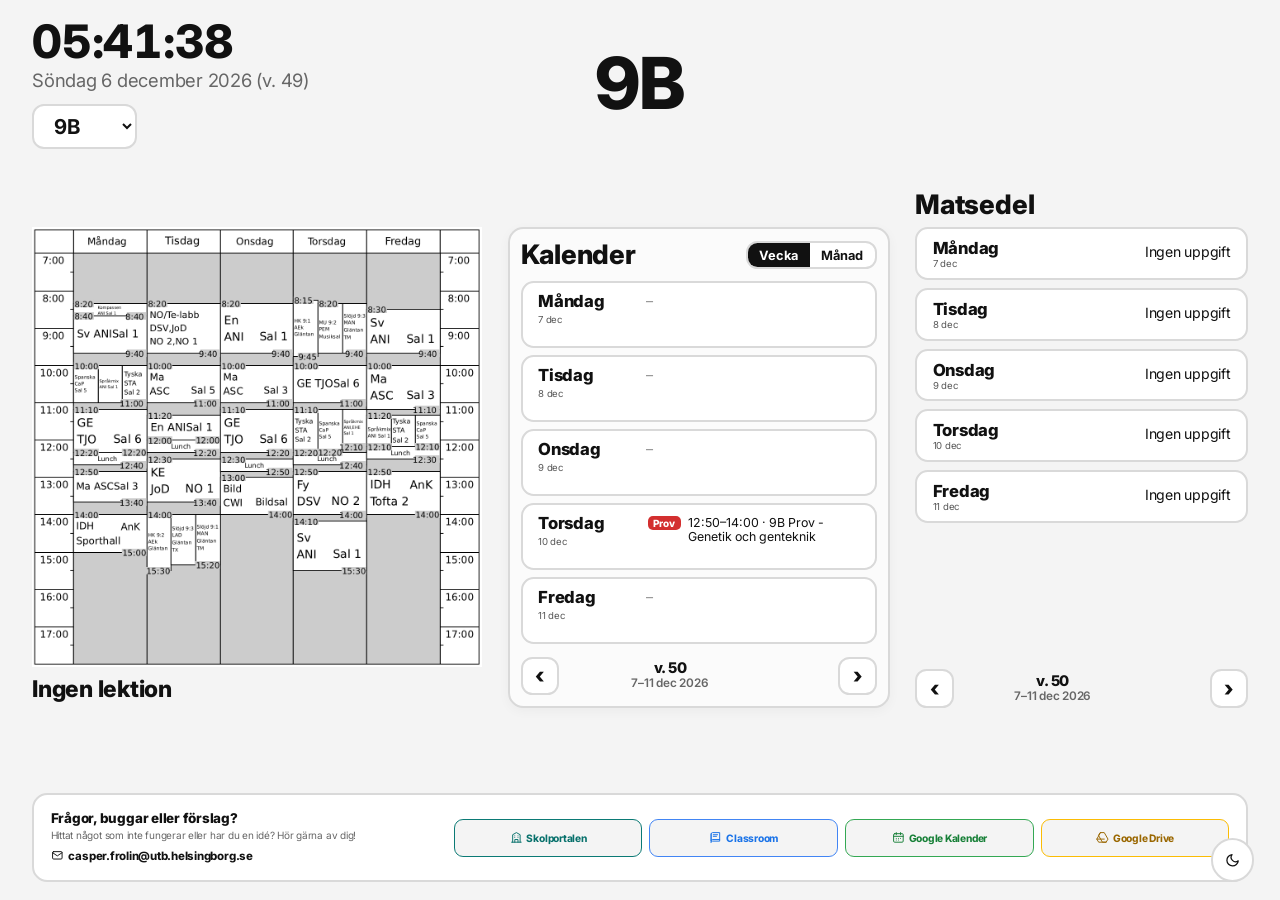
==== commit 44ccb1d4: "Uppdaterar skolmat" ====
--- a/index.html
+++ b/index.html
@@ -297,7 +297,7 @@
   </dialog>
   <button id="themeBtn" class="theme-btn" aria-label="Byt ljust/mörkt läge"></button>
 </main>
-<script id="seed-schedule" type="application/json">{"9A":[],"9B":[{"day":"måndag","start":"08:20","end":"08:40","subject":"Kompassen","room":"Sal 1"},{"day":"måndag","start":"08:40","end":"09:40","subject":"Svenska","room":"Sal 1"},{"day":"måndag","start":"10:00","end":"11:00","subject":"Språkval","room":"Sal 5 / Sal 1 / Sal 2"},{"day":"måndag","start":"11:10","end":"12:20","subject":"Geografi","room":"Sal 6"},{"day":"måndag","start":"12:20","end":"12:40","subject":"Lunch","room":""},{"day":"måndag","start":"12:50","end":"13:40","subject":"Matematik","room":"Sal 3"},{"day":"måndag","start":"14:00","end":"15:00","subject":"Idrott","room":"Sporthall"},{"day":"tisdag","start":"08:20","end":"09:40","subject":"NO / Te-labb","room":"NO 2 / NO 1"},{"day":"tisdag","start":"10:00","end":"11:00","subject":"Matematik","room":"Sal 5"},{"day":"tisdag","start":"11:20","end":"12:00","subject":"Engelska","room":"Sal 1"},{"day":"tisdag","start":"12:00","end":"12:20","subject":"Lunch","room":""},{"day":"tisdag","start":"12:30","end":"13:40","subject":"Kemi","room":"NO 1"},{"day":"tisdag","start":"14:00","end":"15:30","subject":"HK / Slöjd","room":"Gläntan"},{"day":"onsdag","start":"08:20","end":"09:40","subject":"Engelska","room":"Sal 1"},{"day":"onsdag","start":"10:00","end":"11:00","subject":"Matematik","room":"Sal 3"},{"day":"onsdag","start":"11:10","end":"12:20","subject":"Geografi","room":"Sal 6"},{"day":"onsdag","start":"12:30","end":"12:50","subject":"Lunch","room":""},{"day":"onsdag","start":"13:00","end":"14:00","subject":"Bild","room":"Bildsal"},{"day":"torsdag","start":"08:15","end":"09:45","subject":"HK / Slöjd / Musik","room":"Gläntan / Musiksal"},{"day":"torsdag","start":"10:00","end":"11:00","subject":"Geografi","room":"Sal 6"},{"day":"torsdag","start":"11:10","end":"12:10","subject":"Språkval","room":"Sal 2 / Sal 5 / Sal 1"},{"day":"torsdag","start":"12:20","end":"12:40","subject":"Lunch","room":""},{"day":"torsdag","start":"12:50","end":"14:00","subject":"Fysik","room":"NO 2"},{"day":"torsdag","start":"14:10","end":"15:30","subject":"Svenska","room":"Sal 1"},{"day":"fredag","start":"08:30","end":"09:40","subject":"Svenska","room":"Sal 1"},{"day":"fredag","start":"10:00","end":"11:10","subject":"Matematik","room":"Sal 3"},{"day":"fredag","start":"11:20","end":"12:10","subject":"Språkval","room":"Sal 1 / Sal 2 / Sal 5"},{"day":"fredag","start":"12:10","end":"12:30","subject":"Lunch","room":""},{"day":"fredag","start":"12:50","end":"14:00","subject":"Idrott","room":"Tofta 2"}]}</script>
+<script id="seed-schedule" type="application/json">{"9A": [], "9B": [{"day": "måndag", "start": "08:20", "end": "08:40", "subject": "Kompassen", "room": "Sal 1"}, {"day": "måndag", "start": "08:40", "end": "09:40", "subject": "Svenska", "room": "Sal 1"}, {"day": "måndag", "start": "10:00", "end": "11:00", "subject": "Språkval", "room": "Sal 5 / Sal 1 / Sal 2"}, {"day": "måndag", "start": "11:10", "end": "12:20", "subject": "Geografi", "room": "Sal 6"}, {"day": "måndag", "start": "12:20", "end": "12:40", "subject": "Lunch", "room": ""}, {"day": "måndag", "start": "12:50", "end": "13:40", "subject": "Matematik", "room": "Sal 3"}, {"day": "måndag", "start": "14:00", "end": "15:00", "subject": "Idrott", "room": "Sporthall"}, {"day": "tisdag", "start": "08:20", "end": "09:40", "subject": "NO / Te-labb", "room": "NO 2 / NO 1"}, {"day": "tisdag", "start": "10:00", "end": "11:00", "subject": "Matematik", "room": "Sal 5"}, {"day": "tisdag", "start": "11:20", "end": "12:00", "subject": "Engelska", "room": "Sal 1"}, {"day": "tisdag", "start": "12:00", "end": "12:20", "subject": "Lunch", "room": ""}, {"day": "tisdag", "start": "12:30", "end": "13:40", "subject": "Kemi", "room": "NO 1"}, {"day": "tisdag", "start": "14:00", "end": "15:30", "subject": "HK / Slöjd", "room": "Gläntan"}, {"day": "onsdag", "start": "08:20", "end": "09:40", "subject": "Engelska", "room": "Sal 1"}, {"day": "onsdag", "start": "10:00", "end": "11:00", "subject": "Matematik", "room": "Sal 3"}, {"day": "onsdag", "start": "11:10", "end": "12:20", "subject": "Geografi", "room": "Sal 6"}, {"day": "onsdag", "start": "12:30", "end": "12:50", "subject": "Lunch", "room": ""}, {"day": "onsdag", "start": "13:00", "end": "14:00", "subject": "Bild", "room": "Bildsal"}, {"day": "torsdag", "start": "08:15", "end": "09:45", "subject": "HK / Slöjd / Musik", "room": "Gläntan / Musiksal"}, {"day": "torsdag", "start": "10:00", "end": "11:00", "subject": "Geografi", "room": "Sal 6"}, {"day": "torsdag", "start": "11:10", "end": "12:10", "subject": "Språkval", "room": "Sal 2 / Sal 5 / Sal 1"}, {"day": "torsdag", "start": "12:20", "end": "12:40", "subject": "Lunch", "room": ""}, {"day": "torsdag", "start": "12:50", "end": "14:00", "subject": "Fysik", "room": "NO 2"}, {"day": "torsdag", "start": "14:10", "end": "15:30", "subject": "Svenska", "room": "Sal 1"}, {"day": "fredag", "start": "08:30", "end": "09:40", "subject": "Svenska", "room": "Sal 1"}, {"day": "fredag", "start": "10:00", "end": "11:10", "subject": "Matematik", "room": "Sal 3"}, {"day": "fredag", "start": "11:20", "end": "12:10", "subject": "Språkval", "room": "Sal 1 / Sal 2 / Sal 5"}, {"day": "fredag", "start": "12:10", "end": "12:30", "subject": "Lunch", "room": ""}, {"day": "fredag", "start": "12:50", "end": "14:00", "subject": "Idrott", "room": "Tofta 2"}]}</script>
 <script src="kalender.js?v=20261021-3"></script>
 <script>
 const TZ = "Europe/Stockholm";
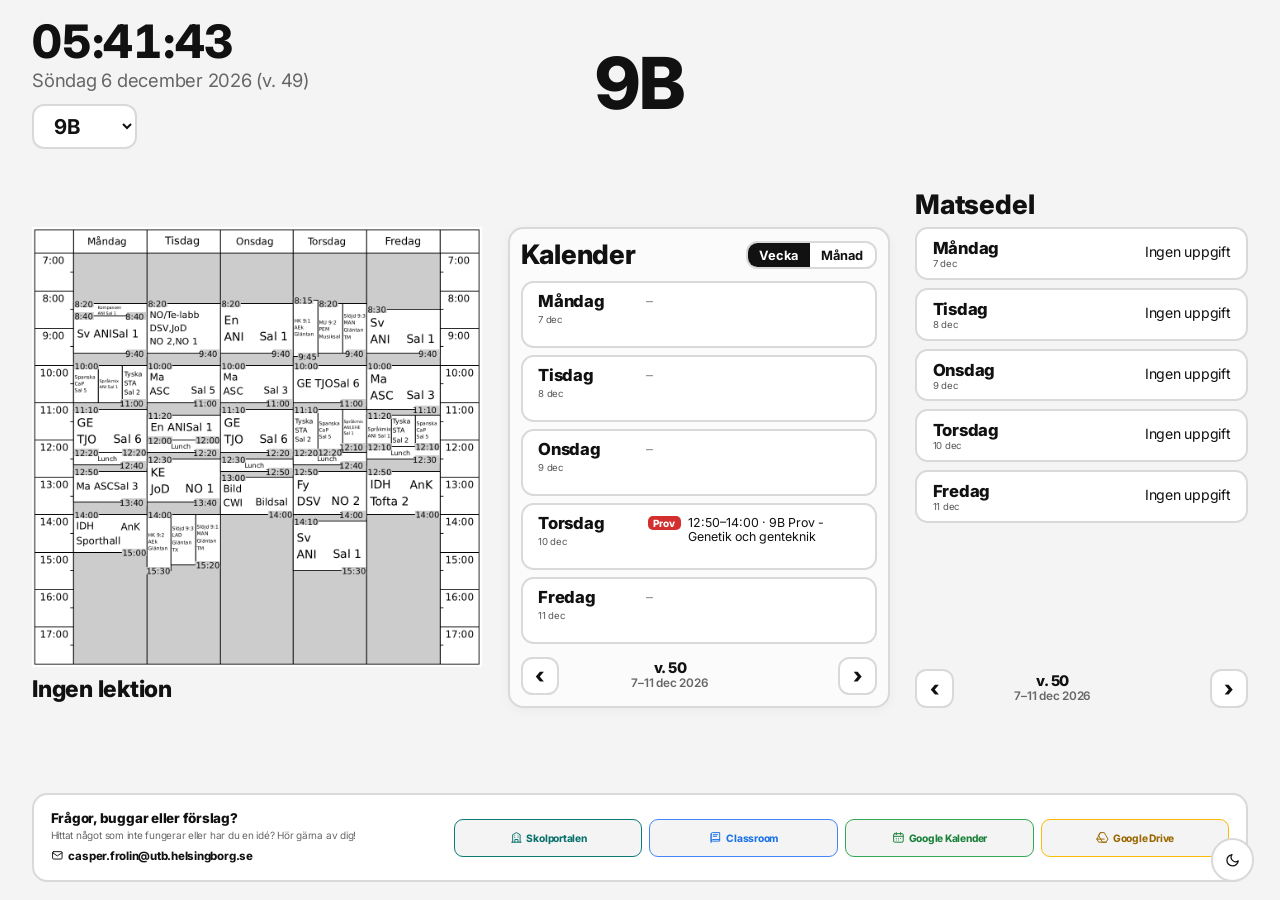
==== commit 5d50b690: "Apply calendar selection by class calendar source" ====
--- a/index.html
+++ b/index.html
@@ -298,7 +298,7 @@
   <button id="themeBtn" class="theme-btn" aria-label="Byt ljust/mörkt läge"></button>
 </main>
 <script id="seed-schedule" type="application/json">{"9A": [], "9B": [{"day": "måndag", "start": "08:20", "end": "08:40", "subject": "Kompassen", "room": "Sal 1"}, {"day": "måndag", "start": "08:40", "end": "09:40", "subject": "Svenska", "room": "Sal 1"}, {"day": "måndag", "start": "10:00", "end": "11:00", "subject": "Språkval", "room": "Sal 5 / Sal 1 / Sal 2"}, {"day": "måndag", "start": "11:10", "end": "12:20", "subject": "Geografi", "room": "Sal 6"}, {"day": "måndag", "start": "12:20", "end": "12:40", "subject": "Lunch", "room": ""}, {"day": "måndag", "start": "12:50", "end": "13:40", "subject": "Matematik", "room": "Sal 3"}, {"day": "måndag", "start": "14:00", "end": "15:00", "subject": "Idrott", "room": "Sporthall"}, {"day": "tisdag", "start": "08:20", "end": "09:40", "subject": "NO / Te-labb", "room": "NO 2 / NO 1"}, {"day": "tisdag", "start": "10:00", "end": "11:00", "subject": "Matematik", "room": "Sal 5"}, {"day": "tisdag", "start": "11:20", "end": "12:00", "subject": "Engelska", "room": "Sal 1"}, {"day": "tisdag", "start": "12:00", "end": "12:20", "subject": "Lunch", "room": ""}, {"day": "tisdag", "start": "12:30", "end": "13:40", "subject": "Kemi", "room": "NO 1"}, {"day": "tisdag", "start": "14:00", "end": "15:30", "subject": "HK / Slöjd", "room": "Gläntan"}, {"day": "onsdag", "start": "08:20", "end": "09:40", "subject": "Engelska", "room": "Sal 1"}, {"day": "onsdag", "start": "10:00", "end": "11:00", "subject": "Matematik", "room": "Sal 3"}, {"day": "onsdag", "start": "11:10", "end": "12:20", "subject": "Geografi", "room": "Sal 6"}, {"day": "onsdag", "start": "12:30", "end": "12:50", "subject": "Lunch", "room": ""}, {"day": "onsdag", "start": "13:00", "end": "14:00", "subject": "Bild", "room": "Bildsal"}, {"day": "torsdag", "start": "08:15", "end": "09:45", "subject": "HK / Slöjd / Musik", "room": "Gläntan / Musiksal"}, {"day": "torsdag", "start": "10:00", "end": "11:00", "subject": "Geografi", "room": "Sal 6"}, {"day": "torsdag", "start": "11:10", "end": "12:10", "subject": "Språkval", "room": "Sal 2 / Sal 5 / Sal 1"}, {"day": "torsdag", "start": "12:20", "end": "12:40", "subject": "Lunch", "room": ""}, {"day": "torsdag", "start": "12:50", "end": "14:00", "subject": "Fysik", "room": "NO 2"}, {"day": "torsdag", "start": "14:10", "end": "15:30", "subject": "Svenska", "room": "Sal 1"}, {"day": "fredag", "start": "08:30", "end": "09:40", "subject": "Svenska", "room": "Sal 1"}, {"day": "fredag", "start": "10:00", "end": "11:10", "subject": "Matematik", "room": "Sal 3"}, {"day": "fredag", "start": "11:20", "end": "12:10", "subject": "Språkval", "room": "Sal 1 / Sal 2 / Sal 5"}, {"day": "fredag", "start": "12:10", "end": "12:30", "subject": "Lunch", "room": ""}, {"day": "fredag", "start": "12:50", "end": "14:00", "subject": "Idrott", "room": "Tofta 2"}]}</script>
-<script src="kalender.js?v=20261021-3"></script>
+<script src="kalender.js?v=20261024-1"></script>
 <script>
 const TZ = "Europe/Stockholm";
 const DAYS = ["måndag","tisdag","onsdag","torsdag","fredag"];
@@ -478,7 +478,7 @@
   const m = {}, rank = {prov: 0, glosor: 1, lov: 2, studiedag: 2, aktivitet: 3}, re = /^\d{4}-\d{2}-\d{2}$/;
   (typeof KALENDER !== "undefined" && Array.isArray(KALENDER) ? KALENDER : []).forEach(e => {
     if (!e || !re.test(e.datum || "")) return;
-    if (e.klass && !String(e.klass).toUpperCase().includes(cls)) return;
+    // Klassurvalet görs per Google-kalender i kalender.js, inte via händelsetiteln.
     const last = re.test(e.till || "") ? e.till : e.datum;
     for (let d = utc(e.datum), n = 0; n < 62 && iso(d) <= last; n++, d = addDays(d, 1)) (m[iso(d)] ||= []).push(e);
   });
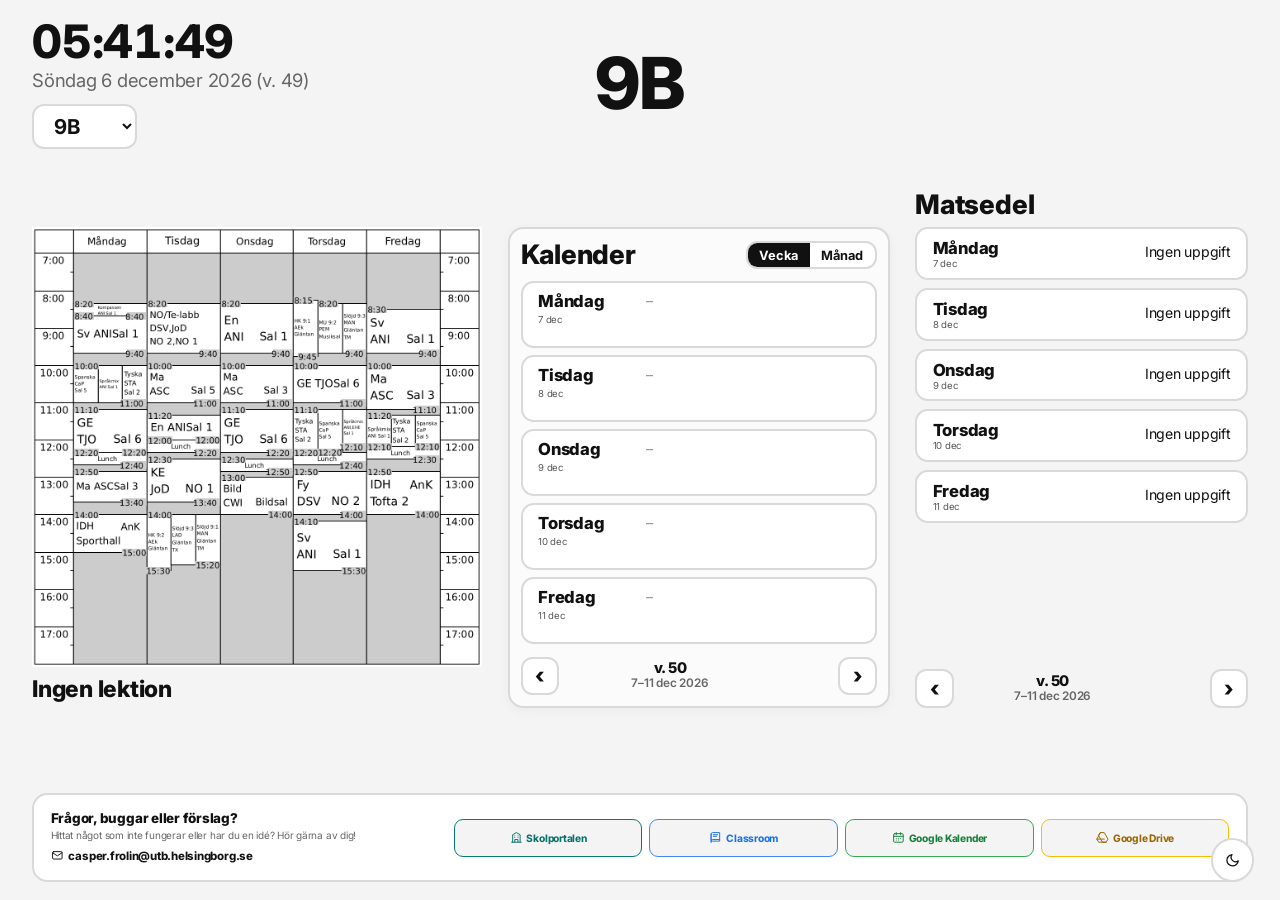
==== commit a584810e: "Refresh calendar when selected class changes" ====
--- a/index.html
+++ b/index.html
@@ -298,7 +298,7 @@
   <button id="themeBtn" class="theme-btn" aria-label="Byt ljust/mörkt läge"></button>
 </main>
 <script id="seed-schedule" type="application/json">{"9A": [], "9B": [{"day": "måndag", "start": "08:20", "end": "08:40", "subject": "Kompassen", "room": "Sal 1"}, {"day": "måndag", "start": "08:40", "end": "09:40", "subject": "Svenska", "room": "Sal 1"}, {"day": "måndag", "start": "10:00", "end": "11:00", "subject": "Språkval", "room": "Sal 5 / Sal 1 / Sal 2"}, {"day": "måndag", "start": "11:10", "end": "12:20", "subject": "Geografi", "room": "Sal 6"}, {"day": "måndag", "start": "12:20", "end": "12:40", "subject": "Lunch", "room": ""}, {"day": "måndag", "start": "12:50", "end": "13:40", "subject": "Matematik", "room": "Sal 3"}, {"day": "måndag", "start": "14:00", "end": "15:00", "subject": "Idrott", "room": "Sporthall"}, {"day": "tisdag", "start": "08:20", "end": "09:40", "subject": "NO / Te-labb", "room": "NO 2 / NO 1"}, {"day": "tisdag", "start": "10:00", "end": "11:00", "subject": "Matematik", "room": "Sal 5"}, {"day": "tisdag", "start": "11:20", "end": "12:00", "subject": "Engelska", "room": "Sal 1"}, {"day": "tisdag", "start": "12:00", "end": "12:20", "subject": "Lunch", "room": ""}, {"day": "tisdag", "start": "12:30", "end": "13:40", "subject": "Kemi", "room": "NO 1"}, {"day": "tisdag", "start": "14:00", "end": "15:30", "subject": "HK / Slöjd", "room": "Gläntan"}, {"day": "onsdag", "start": "08:20", "end": "09:40", "subject": "Engelska", "room": "Sal 1"}, {"day": "onsdag", "start": "10:00", "end": "11:00", "subject": "Matematik", "room": "Sal 3"}, {"day": "onsdag", "start": "11:10", "end": "12:20", "subject": "Geografi", "room": "Sal 6"}, {"day": "onsdag", "start": "12:30", "end": "12:50", "subject": "Lunch", "room": ""}, {"day": "onsdag", "start": "13:00", "end": "14:00", "subject": "Bild", "room": "Bildsal"}, {"day": "torsdag", "start": "08:15", "end": "09:45", "subject": "HK / Slöjd / Musik", "room": "Gläntan / Musiksal"}, {"day": "torsdag", "start": "10:00", "end": "11:00", "subject": "Geografi", "room": "Sal 6"}, {"day": "torsdag", "start": "11:10", "end": "12:10", "subject": "Språkval", "room": "Sal 2 / Sal 5 / Sal 1"}, {"day": "torsdag", "start": "12:20", "end": "12:40", "subject": "Lunch", "room": ""}, {"day": "torsdag", "start": "12:50", "end": "14:00", "subject": "Fysik", "room": "NO 2"}, {"day": "torsdag", "start": "14:10", "end": "15:30", "subject": "Svenska", "room": "Sal 1"}, {"day": "fredag", "start": "08:30", "end": "09:40", "subject": "Svenska", "room": "Sal 1"}, {"day": "fredag", "start": "10:00", "end": "11:10", "subject": "Matematik", "room": "Sal 3"}, {"day": "fredag", "start": "11:20", "end": "12:10", "subject": "Språkval", "room": "Sal 1 / Sal 2 / Sal 5"}, {"day": "fredag", "start": "12:10", "end": "12:30", "subject": "Lunch", "room": ""}, {"day": "fredag", "start": "12:50", "end": "14:00", "subject": "Idrott", "room": "Tofta 2"}]}</script>
-<script src="kalender.js?v=20261024-1"></script>
+<script src="kalender.js?v=20261024-2"></script>
 <script>
 const TZ = "Europe/Stockholm";
 const DAYS = ["måndag","tisdag","onsdag","torsdag","fredag"];
@@ -670,6 +670,7 @@
   document.getElementById("classSel").value = c;
   document.title = `${c} - SchemavisarePRO`;
   if (save) try { localStorage.setItem("klass", c); } catch {}
+  if (typeof window.refreshSchoolCalendarForClass === "function") window.refreshSchoolCalendarForClass();
   tick(); renderCal();
 }
 document.getElementById("classSel").onchange = e => setClass(e.target.value);
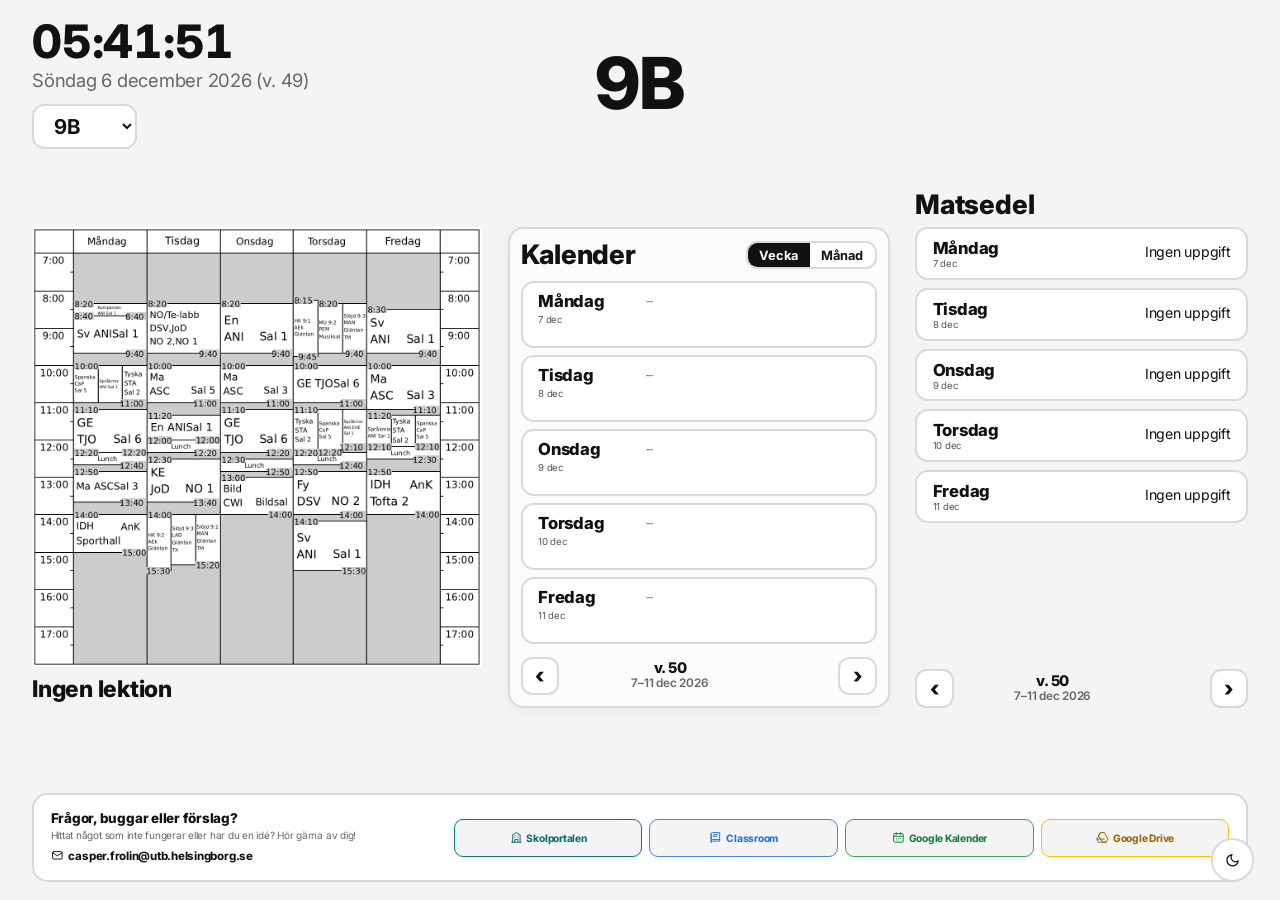
==== commit b170a661: "Bust cache for instant class calendar refresh fix" ====
--- a/index.html
+++ b/index.html
@@ -298,7 +298,7 @@
   <button id="themeBtn" class="theme-btn" aria-label="Byt ljust/mörkt läge"></button>
 </main>
 <script id="seed-schedule" type="application/json">{"9A": [], "9B": [{"day": "måndag", "start": "08:20", "end": "08:40", "subject": "Kompassen", "room": "Sal 1"}, {"day": "måndag", "start": "08:40", "end": "09:40", "subject": "Svenska", "room": "Sal 1"}, {"day": "måndag", "start": "10:00", "end": "11:00", "subject": "Språkval", "room": "Sal 5 / Sal 1 / Sal 2"}, {"day": "måndag", "start": "11:10", "end": "12:20", "subject": "Geografi", "room": "Sal 6"}, {"day": "måndag", "start": "12:20", "end": "12:40", "subject": "Lunch", "room": ""}, {"day": "måndag", "start": "12:50", "end": "13:40", "subject": "Matematik", "room": "Sal 3"}, {"day": "måndag", "start": "14:00", "end": "15:00", "subject": "Idrott", "room": "Sporthall"}, {"day": "tisdag", "start": "08:20", "end": "09:40", "subject": "NO / Te-labb", "room": "NO 2 / NO 1"}, {"day": "tisdag", "start": "10:00", "end": "11:00", "subject": "Matematik", "room": "Sal 5"}, {"day": "tisdag", "start": "11:20", "end": "12:00", "subject": "Engelska", "room": "Sal 1"}, {"day": "tisdag", "start": "12:00", "end": "12:20", "subject": "Lunch", "room": ""}, {"day": "tisdag", "start": "12:30", "end": "13:40", "subject": "Kemi", "room": "NO 1"}, {"day": "tisdag", "start": "14:00", "end": "15:30", "subject": "HK / Slöjd", "room": "Gläntan"}, {"day": "onsdag", "start": "08:20", "end": "09:40", "subject": "Engelska", "room": "Sal 1"}, {"day": "onsdag", "start": "10:00", "end": "11:00", "subject": "Matematik", "room": "Sal 3"}, {"day": "onsdag", "start": "11:10", "end": "12:20", "subject": "Geografi", "room": "Sal 6"}, {"day": "onsdag", "start": "12:30", "end": "12:50", "subject": "Lunch", "room": ""}, {"day": "onsdag", "start": "13:00", "end": "14:00", "subject": "Bild", "room": "Bildsal"}, {"day": "torsdag", "start": "08:15", "end": "09:45", "subject": "HK / Slöjd / Musik", "room": "Gläntan / Musiksal"}, {"day": "torsdag", "start": "10:00", "end": "11:00", "subject": "Geografi", "room": "Sal 6"}, {"day": "torsdag", "start": "11:10", "end": "12:10", "subject": "Språkval", "room": "Sal 2 / Sal 5 / Sal 1"}, {"day": "torsdag", "start": "12:20", "end": "12:40", "subject": "Lunch", "room": ""}, {"day": "torsdag", "start": "12:50", "end": "14:00", "subject": "Fysik", "room": "NO 2"}, {"day": "torsdag", "start": "14:10", "end": "15:30", "subject": "Svenska", "room": "Sal 1"}, {"day": "fredag", "start": "08:30", "end": "09:40", "subject": "Svenska", "room": "Sal 1"}, {"day": "fredag", "start": "10:00", "end": "11:10", "subject": "Matematik", "room": "Sal 3"}, {"day": "fredag", "start": "11:20", "end": "12:10", "subject": "Språkval", "room": "Sal 1 / Sal 2 / Sal 5"}, {"day": "fredag", "start": "12:10", "end": "12:30", "subject": "Lunch", "room": ""}, {"day": "fredag", "start": "12:50", "end": "14:00", "subject": "Idrott", "room": "Tofta 2"}]}</script>
-<script src="kalender.js?v=20261024-2"></script>
+<script src="kalender.js?v=20261024-3"></script>
 <script>
 const TZ = "Europe/Stockholm";
 const DAYS = ["måndag","tisdag","onsdag","torsdag","fredag"];
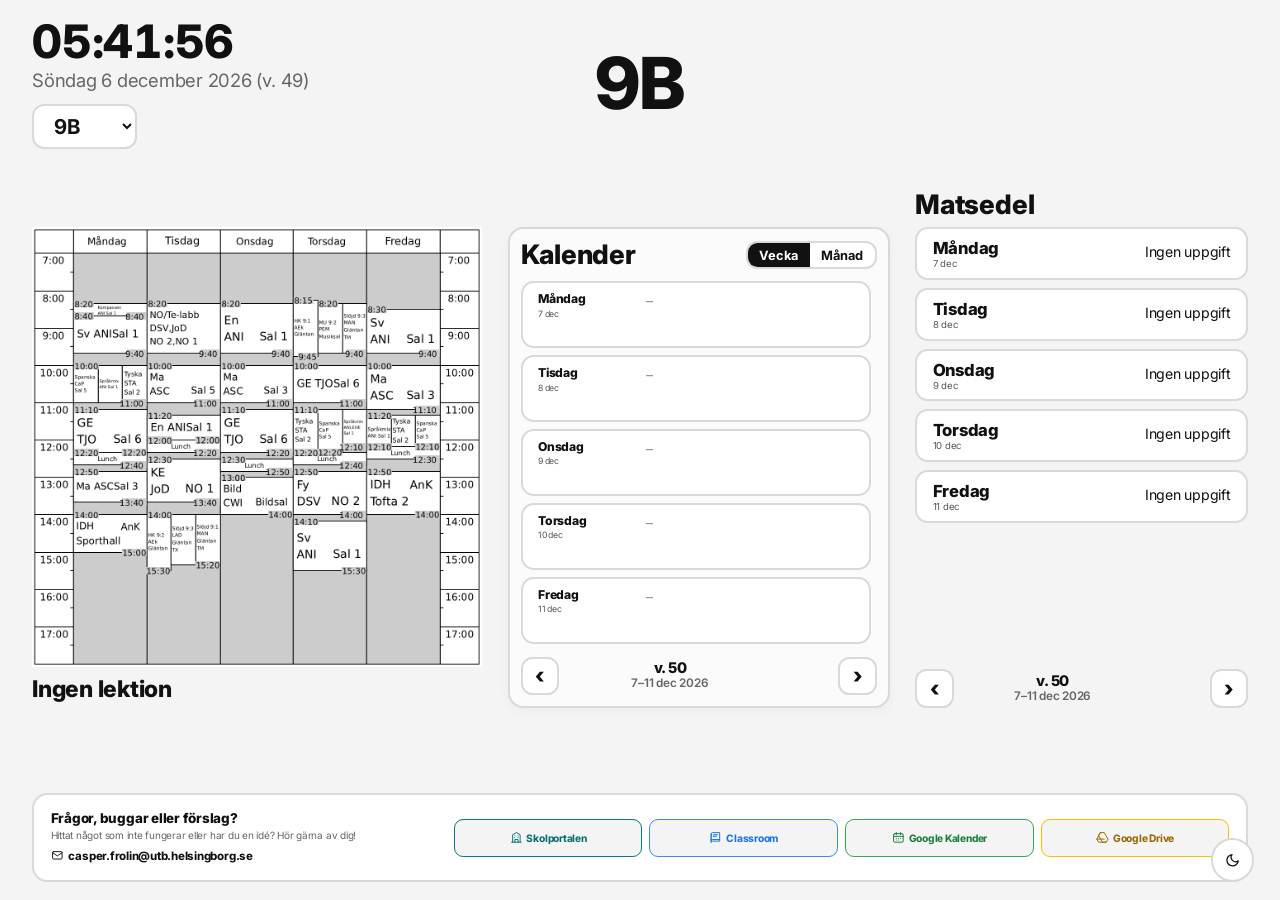
==== commit f1f84f2f: "Gör kalenderns text och rutor responsiva" ====
--- a/index.html
+++ b/index.html
@@ -215,6 +215,40 @@
 html.narrow .footer-note{font-size:clamp(12px,calc(var(--vw)*3),16px)}
 html.narrow .footer-mail{font-size:clamp(13px,calc(var(--vw)*3.3),18px)}
 
+
+/* ---------- Responsiv kalender: håll text och rutor inom kalenderpanelen ---------- */
+.mid,.head,.cal,.cal .menu,.cal .day,.cal .items,.cal .mgrid,
+.cal .event-item,.cal .txt,.cal .more-events { min-width:0; max-width:100%; }
+.mid { box-sizing:border-box; }
+.cal { width:100%; }
+.cal .day { box-sizing:border-box; }
+.cal .day > div:first-child { min-width:0; }
+.cal .day .day-name,
+.cal .day .day-date,
+.cal .txt,
+.cal .more-events { overflow-wrap:anywhere; word-break:normal; hyphens:auto; }
+.cal .items { text-align:left; }
+.cal .event-item { align-items:flex-start; flex-wrap:wrap; gap:.25em .45em; white-space:normal; overflow-wrap:anywhere; }
+.cal .event-item .tag { flex:0 0 auto; max-width:100%; white-space:normal; overflow-wrap:anywhere; }
+.cal .event-item .txt { flex:1 1 5em; }
+.cal .day .day-name { font-size:clamp(10px, calc(var(--u)*.95), 22px); }
+.cal .day .day-date { font-size:clamp(8px, calc(var(--u)*.68), 15px); }
+.cal .event-item { font-size:clamp(9px, calc(var(--u)*.78), 16px); line-height:1.18; }
+.cal .more-events { font-size:clamp(9px, calc(var(--u)*.72), 14px); }
+.cal .mgrid { width:100%; grid-template-columns:minmax(18px,auto) repeat(7,minmax(0,1fr)); }
+.cal .md,.cal .mw,.cal .mh { min-width:0; overflow:hidden; }
+.cal .dots { max-width:100%; min-width:0; flex-wrap:wrap; overflow:hidden; }
+@media (max-width: 520px) {
+  html.narrow .mid { width:100%; }
+  html.narrow .cal .day { grid-template-columns:minmax(48px, 22%) minmax(0,1fr); gap:8px; }
+  html.narrow .cal .event-item { font-size:clamp(10px, 2.8vw, 14px); line-height:1.2; }
+  html.narrow .cal .day .day-name { font-size:clamp(11px, 3vw, 15px); }
+  html.narrow .cal .day .day-date { font-size:clamp(9px, 2.4vw, 12px); }
+  html.narrow .cal .tag { font-size:.78em; }
+  html.narrow .nav { grid-template-columns:auto minmax(0,1fr) auto auto; gap:4px; }
+  html.narrow .nlabel { overflow-wrap:anywhere; }
+}
+
 </style>
 </head>
 <body>
@@ -298,7 +332,7 @@
   <button id="themeBtn" class="theme-btn" aria-label="Byt ljust/mörkt läge"></button>
 </main>
 <script id="seed-schedule" type="application/json">{"9A": [], "9B": [{"day": "måndag", "start": "08:20", "end": "08:40", "subject": "Kompassen", "room": "Sal 1"}, {"day": "måndag", "start": "08:40", "end": "09:40", "subject": "Svenska", "room": "Sal 1"}, {"day": "måndag", "start": "10:00", "end": "11:00", "subject": "Språkval", "room": "Sal 5 / Sal 1 / Sal 2"}, {"day": "måndag", "start": "11:10", "end": "12:20", "subject": "Geografi", "room": "Sal 6"}, {"day": "måndag", "start": "12:20", "end": "12:40", "subject": "Lunch", "room": ""}, {"day": "måndag", "start": "12:50", "end": "13:40", "subject": "Matematik", "room": "Sal 3"}, {"day": "måndag", "start": "14:00", "end": "15:00", "subject": "Idrott", "room": "Sporthall"}, {"day": "tisdag", "start": "08:20", "end": "09:40", "subject": "NO / Te-labb", "room": "NO 2 / NO 1"}, {"day": "tisdag", "start": "10:00", "end": "11:00", "subject": "Matematik", "room": "Sal 5"}, {"day": "tisdag", "start": "11:20", "end": "12:00", "subject": "Engelska", "room": "Sal 1"}, {"day": "tisdag", "start": "12:00", "end": "12:20", "subject": "Lunch", "room": ""}, {"day": "tisdag", "start": "12:30", "end": "13:40", "subject": "Kemi", "room": "NO 1"}, {"day": "tisdag", "start": "14:00", "end": "15:30", "subject": "HK / Slöjd", "room": "Gläntan"}, {"day": "onsdag", "start": "08:20", "end": "09:40", "subject": "Engelska", "room": "Sal 1"}, {"day": "onsdag", "start": "10:00", "end": "11:00", "subject": "Matematik", "room": "Sal 3"}, {"day": "onsdag", "start": "11:10", "end": "12:20", "subject": "Geografi", "room": "Sal 6"}, {"day": "onsdag", "start": "12:30", "end": "12:50", "subject": "Lunch", "room": ""}, {"day": "onsdag", "start": "13:00", "end": "14:00", "subject": "Bild", "room": "Bildsal"}, {"day": "torsdag", "start": "08:15", "end": "09:45", "subject": "HK / Slöjd / Musik", "room": "Gläntan / Musiksal"}, {"day": "torsdag", "start": "10:00", "end": "11:00", "subject": "Geografi", "room": "Sal 6"}, {"day": "torsdag", "start": "11:10", "end": "12:10", "subject": "Språkval", "room": "Sal 2 / Sal 5 / Sal 1"}, {"day": "torsdag", "start": "12:20", "end": "12:40", "subject": "Lunch", "room": ""}, {"day": "torsdag", "start": "12:50", "end": "14:00", "subject": "Fysik", "room": "NO 2"}, {"day": "torsdag", "start": "14:10", "end": "15:30", "subject": "Svenska", "room": "Sal 1"}, {"day": "fredag", "start": "08:30", "end": "09:40", "subject": "Svenska", "room": "Sal 1"}, {"day": "fredag", "start": "10:00", "end": "11:10", "subject": "Matematik", "room": "Sal 3"}, {"day": "fredag", "start": "11:20", "end": "12:10", "subject": "Språkval", "room": "Sal 1 / Sal 2 / Sal 5"}, {"day": "fredag", "start": "12:10", "end": "12:30", "subject": "Lunch", "room": ""}, {"day": "fredag", "start": "12:50", "end": "14:00", "subject": "Idrott", "room": "Tofta 2"}]}</script>
-<script src="kalender.js?v=20261024-3"></script>
+<script src="kalender.js?v=20261024-4"></script>
 <script>
 const TZ = "Europe/Stockholm";
 const DAYS = ["måndag","tisdag","onsdag","torsdag","fredag"];
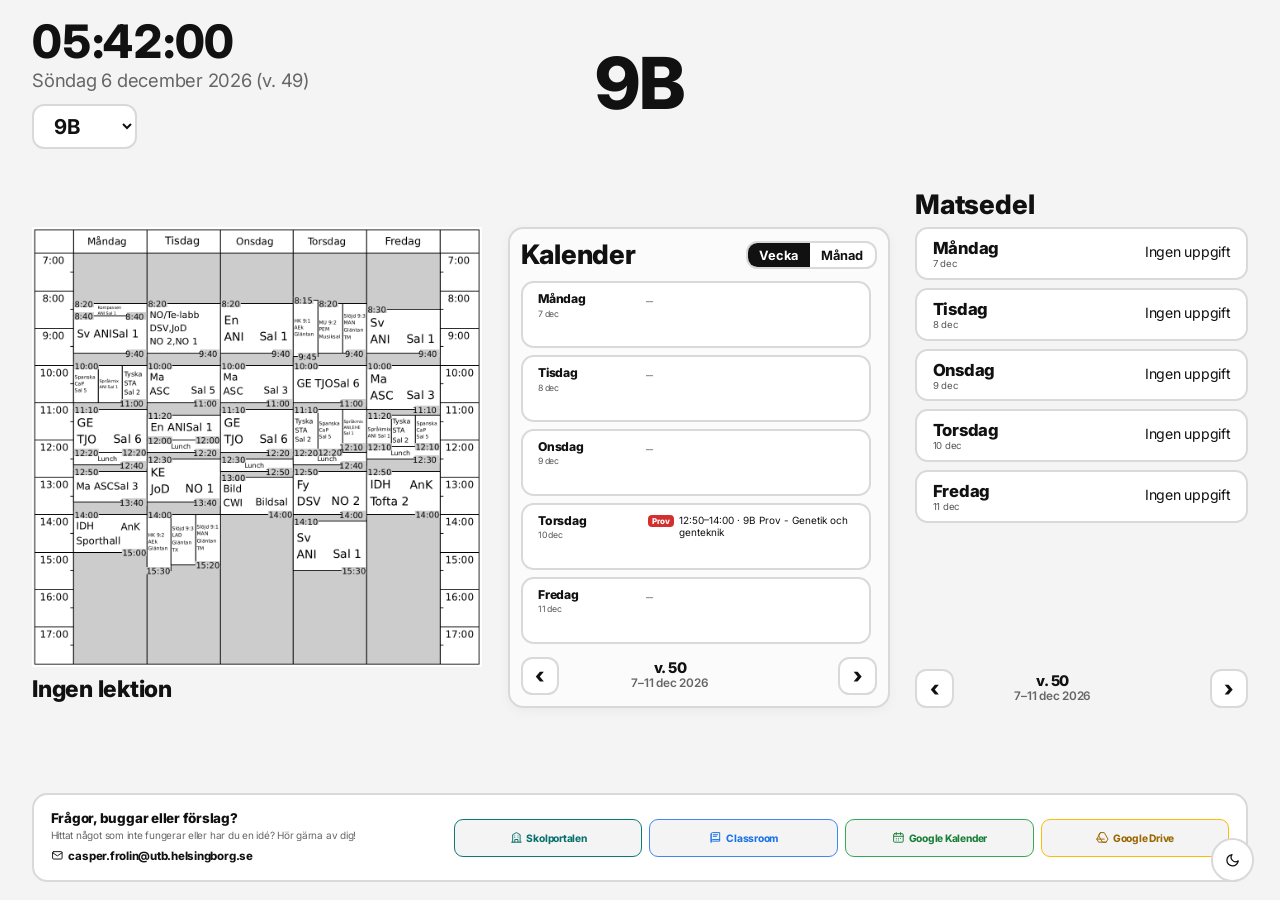
==== commit 817e2f67: "Fix clipped event dots in month calendar" ====
--- a/index.html
+++ b/index.html
@@ -158,8 +158,8 @@
 .md.out{opacity:.4}
 .md.today{background:var(--hl);color:var(--hl-text);border-color:var(--hl)}
 .md.sel{outline:3px solid var(--text);outline-offset:1px}
-.dots{display:flex;gap:2px;height:calc(var(--u)*.55)}
-.dots i{width:calc(var(--u)*.55);height:calc(var(--u)*.55);min-width:5px;min-height:5px;border-radius:50%;background:var(--c,var(--event-color,var(--line)))}
+.dots{display:flex;flex:none;align-items:center;justify-content:center;gap:2px;width:100%;height:auto;min-height:5px;overflow:visible}
+.dots i{display:block;flex:0 0 max(5px,calc(var(--u)*.55));width:max(5px,calc(var(--u)*.55));height:max(5px,calc(var(--u)*.55));min-width:5px;min-height:5px;border-radius:50%;background:var(--c,var(--event-color,var(--line)))}
 html.wide .layout>.right,html.wide .layout>.mid{grid-column:auto;grid-row:auto}
 html.wide .mid{position:relative;height:80%;min-height:0;align-self:center;padding:calc(var(--u)*.85);padding-bottom:calc(var(--u)*.85);overflow:hidden}
 html.wide .head{position:relative;left:auto;right:auto;bottom:auto;margin:0 0 calc(var(--u)*.9);flex-shrink:0}
@@ -332,7 +332,7 @@
   <button id="themeBtn" class="theme-btn" aria-label="Byt ljust/mörkt läge"></button>
 </main>
 <script id="seed-schedule" type="application/json">{"9A": [], "9B": [{"day": "måndag", "start": "08:20", "end": "08:40", "subject": "Kompassen", "room": "Sal 1"}, {"day": "måndag", "start": "08:40", "end": "09:40", "subject": "Svenska", "room": "Sal 1"}, {"day": "måndag", "start": "10:00", "end": "11:00", "subject": "Språkval", "room": "Sal 5 / Sal 1 / Sal 2"}, {"day": "måndag", "start": "11:10", "end": "12:20", "subject": "Geografi", "room": "Sal 6"}, {"day": "måndag", "start": "12:20", "end": "12:40", "subject": "Lunch", "room": ""}, {"day": "måndag", "start": "12:50", "end": "13:40", "subject": "Matematik", "room": "Sal 3"}, {"day": "måndag", "start": "14:00", "end": "15:00", "subject": "Idrott", "room": "Sporthall"}, {"day": "tisdag", "start": "08:20", "end": "09:40", "subject": "NO / Te-labb", "room": "NO 2 / NO 1"}, {"day": "tisdag", "start": "10:00", "end": "11:00", "subject": "Matematik", "room": "Sal 5"}, {"day": "tisdag", "start": "11:20", "end": "12:00", "subject": "Engelska", "room": "Sal 1"}, {"day": "tisdag", "start": "12:00", "end": "12:20", "subject": "Lunch", "room": ""}, {"day": "tisdag", "start": "12:30", "end": "13:40", "subject": "Kemi", "room": "NO 1"}, {"day": "tisdag", "start": "14:00", "end": "15:30", "subject": "HK / Slöjd", "room": "Gläntan"}, {"day": "onsdag", "start": "08:20", "end": "09:40", "subject": "Engelska", "room": "Sal 1"}, {"day": "onsdag", "start": "10:00", "end": "11:00", "subject": "Matematik", "room": "Sal 3"}, {"day": "onsdag", "start": "11:10", "end": "12:20", "subject": "Geografi", "room": "Sal 6"}, {"day": "onsdag", "start": "12:30", "end": "12:50", "subject": "Lunch", "room": ""}, {"day": "onsdag", "start": "13:00", "end": "14:00", "subject": "Bild", "room": "Bildsal"}, {"day": "torsdag", "start": "08:15", "end": "09:45", "subject": "HK / Slöjd / Musik", "room": "Gläntan / Musiksal"}, {"day": "torsdag", "start": "10:00", "end": "11:00", "subject": "Geografi", "room": "Sal 6"}, {"day": "torsdag", "start": "11:10", "end": "12:10", "subject": "Språkval", "room": "Sal 2 / Sal 5 / Sal 1"}, {"day": "torsdag", "start": "12:20", "end": "12:40", "subject": "Lunch", "room": ""}, {"day": "torsdag", "start": "12:50", "end": "14:00", "subject": "Fysik", "room": "NO 2"}, {"day": "torsdag", "start": "14:10", "end": "15:30", "subject": "Svenska", "room": "Sal 1"}, {"day": "fredag", "start": "08:30", "end": "09:40", "subject": "Svenska", "room": "Sal 1"}, {"day": "fredag", "start": "10:00", "end": "11:10", "subject": "Matematik", "room": "Sal 3"}, {"day": "fredag", "start": "11:20", "end": "12:10", "subject": "Språkval", "room": "Sal 1 / Sal 2 / Sal 5"}, {"day": "fredag", "start": "12:10", "end": "12:30", "subject": "Lunch", "room": ""}, {"day": "fredag", "start": "12:50", "end": "14:00", "subject": "Idrott", "room": "Tofta 2"}]}</script>
-<script src="kalender.js?v=20261024-4"></script>
+<script src="kalender.js?v=20261024-5"></script>
 <script>
 const TZ = "Europe/Stockholm";
 const DAYS = ["måndag","tisdag","onsdag","torsdag","fredag"];
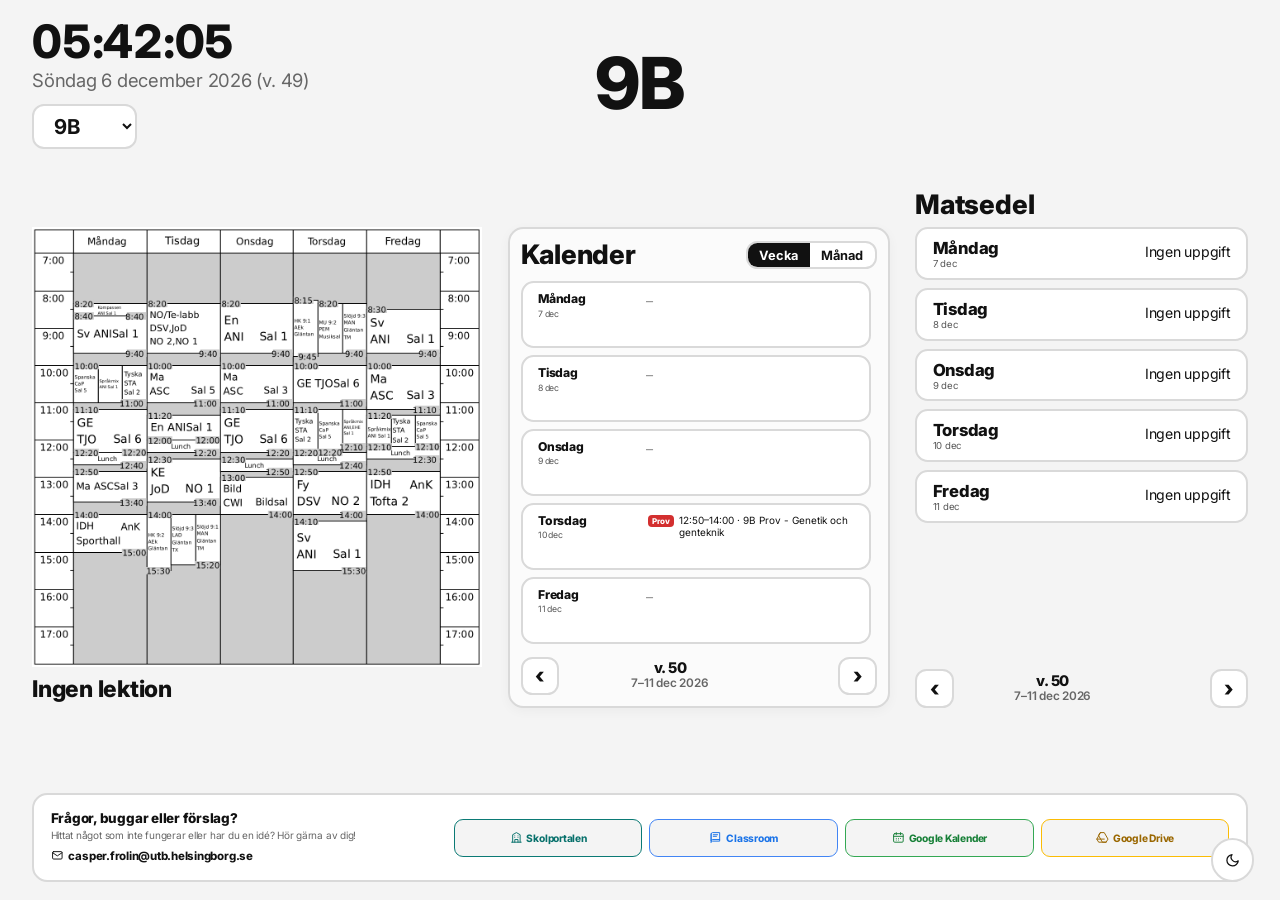
==== commit 86c74cc0: "Make month calendar event dots visible" ====
--- a/index.html
+++ b/index.html
@@ -154,19 +154,19 @@
 .mh{text-align:center;color:var(--muted);font-weight:700;font-size:clamp(10px,calc(var(--u)*.85),22px)}
 .mw{font:inherit;font-weight:700;font-size:clamp(10px,calc(var(--u)*.85),22px);border:0;background:none;color:var(--muted);cursor:pointer;padding:0 calc(var(--u)*.5);border-radius:calc(var(--u)*.5)}
 .mw:hover{color:var(--text)}
-.md{font:inherit;font-weight:700;font-size:clamp(11px,calc(var(--u)*1),26px);aspect-ratio:1/.9;display:flex;flex-direction:column;align-items:center;justify-content:center;gap:calc(var(--u)*.2);padding:0;border:2px solid var(--line);border-radius:calc(var(--u)*.7);background:var(--panel);color:var(--text);cursor:pointer}
+.md{font:inherit;font-weight:700;font-size:clamp(11px,calc(var(--u)*1),26px);aspect-ratio:1/.9;display:flex;flex-direction:column;align-items:center;justify-content:center;gap:2px;padding:2px 0;border:2px solid var(--line);border-radius:calc(var(--u)*.7);background:var(--panel);color:var(--text);cursor:pointer}
 .md.out{opacity:.4}
 .md.today{background:var(--hl);color:var(--hl-text);border-color:var(--hl)}
 .md.sel{outline:3px solid var(--text);outline-offset:1px}
-.dots{display:flex;flex:none;align-items:center;justify-content:center;gap:2px;width:100%;height:auto;min-height:5px;overflow:visible}
-.dots i{display:block;flex:0 0 max(5px,calc(var(--u)*.55));width:max(5px,calc(var(--u)*.55));height:max(5px,calc(var(--u)*.55));min-width:5px;min-height:5px;border-radius:50%;background:var(--c,var(--event-color,var(--line)))}
+.dots{display:flex;flex:none;align-items:center;justify-content:center;gap:2px;width:100%;height:6px;min-height:6px;overflow:hidden;flex-wrap:nowrap}
+.dots i{display:block;flex:0 0 5px;width:5px;height:5px;min-width:5px;min-height:5px;border-radius:50%;background:var(--c,var(--event-color,var(--line)))}
 html.wide .layout>.right,html.wide .layout>.mid{grid-column:auto;grid-row:auto}
 html.wide .mid{position:relative;height:80%;min-height:0;align-self:center;padding:calc(var(--u)*.85);padding-bottom:calc(var(--u)*.85);overflow:hidden}
 html.wide .head{position:relative;left:auto;right:auto;bottom:auto;margin:0 0 calc(var(--u)*.9);flex-shrink:0}
 html.wide .head h1{position:static;margin:0}
 html.wide .cal:has(.mgrid){display:flex;flex-direction:column;gap:calc(var(--u)*.25)}
 html.wide .cal:has(.mgrid) .mgrid{flex:0 0 auto;grid-template-rows:repeat(7,minmax(0,1fr))}
-html.wide .cal:has(.mgrid) .md{aspect-ratio:auto;height:clamp(20px,calc(var(--vh)*3.8),36px);min-height:0}
+html.wide .cal:has(.mgrid) .md{aspect-ratio:auto;height:clamp(30px,calc(var(--vh)*4.4),44px);min-height:0;gap:2px;padding:2px 0}
 html.wide .cal:has(.mgrid) .mgrid+.day{flex:1 1 0;min-height:0;margin-top:calc(var(--u)*.15);overflow:hidden}
 html.wide .cal:has(.mgrid) .mgrid+.day .items{gap:1px}
 html.wide .cal:has(.mgrid) .mgrid+.day .event-item{font-size:clamp(10px,.78em,16px);line-height:1.08;padding:0 .12em}
@@ -332,7 +332,7 @@
   <button id="themeBtn" class="theme-btn" aria-label="Byt ljust/mörkt läge"></button>
 </main>
 <script id="seed-schedule" type="application/json">{"9A": [], "9B": [{"day": "måndag", "start": "08:20", "end": "08:40", "subject": "Kompassen", "room": "Sal 1"}, {"day": "måndag", "start": "08:40", "end": "09:40", "subject": "Svenska", "room": "Sal 1"}, {"day": "måndag", "start": "10:00", "end": "11:00", "subject": "Språkval", "room": "Sal 5 / Sal 1 / Sal 2"}, {"day": "måndag", "start": "11:10", "end": "12:20", "subject": "Geografi", "room": "Sal 6"}, {"day": "måndag", "start": "12:20", "end": "12:40", "subject": "Lunch", "room": ""}, {"day": "måndag", "start": "12:50", "end": "13:40", "subject": "Matematik", "room": "Sal 3"}, {"day": "måndag", "start": "14:00", "end": "15:00", "subject": "Idrott", "room": "Sporthall"}, {"day": "tisdag", "start": "08:20", "end": "09:40", "subject": "NO / Te-labb", "room": "NO 2 / NO 1"}, {"day": "tisdag", "start": "10:00", "end": "11:00", "subject": "Matematik", "room": "Sal 5"}, {"day": "tisdag", "start": "11:20", "end": "12:00", "subject": "Engelska", "room": "Sal 1"}, {"day": "tisdag", "start": "12:00", "end": "12:20", "subject": "Lunch", "room": ""}, {"day": "tisdag", "start": "12:30", "end": "13:40", "subject": "Kemi", "room": "NO 1"}, {"day": "tisdag", "start": "14:00", "end": "15:30", "subject": "HK / Slöjd", "room": "Gläntan"}, {"day": "onsdag", "start": "08:20", "end": "09:40", "subject": "Engelska", "room": "Sal 1"}, {"day": "onsdag", "start": "10:00", "end": "11:00", "subject": "Matematik", "room": "Sal 3"}, {"day": "onsdag", "start": "11:10", "end": "12:20", "subject": "Geografi", "room": "Sal 6"}, {"day": "onsdag", "start": "12:30", "end": "12:50", "subject": "Lunch", "room": ""}, {"day": "onsdag", "start": "13:00", "end": "14:00", "subject": "Bild", "room": "Bildsal"}, {"day": "torsdag", "start": "08:15", "end": "09:45", "subject": "HK / Slöjd / Musik", "room": "Gläntan / Musiksal"}, {"day": "torsdag", "start": "10:00", "end": "11:00", "subject": "Geografi", "room": "Sal 6"}, {"day": "torsdag", "start": "11:10", "end": "12:10", "subject": "Språkval", "room": "Sal 2 / Sal 5 / Sal 1"}, {"day": "torsdag", "start": "12:20", "end": "12:40", "subject": "Lunch", "room": ""}, {"day": "torsdag", "start": "12:50", "end": "14:00", "subject": "Fysik", "room": "NO 2"}, {"day": "torsdag", "start": "14:10", "end": "15:30", "subject": "Svenska", "room": "Sal 1"}, {"day": "fredag", "start": "08:30", "end": "09:40", "subject": "Svenska", "room": "Sal 1"}, {"day": "fredag", "start": "10:00", "end": "11:10", "subject": "Matematik", "room": "Sal 3"}, {"day": "fredag", "start": "11:20", "end": "12:10", "subject": "Språkval", "room": "Sal 1 / Sal 2 / Sal 5"}, {"day": "fredag", "start": "12:10", "end": "12:30", "subject": "Lunch", "room": ""}, {"day": "fredag", "start": "12:50", "end": "14:00", "subject": "Idrott", "room": "Tofta 2"}]}</script>
-<script src="kalender.js?v=20261024-5"></script>
+<script src="kalender.js?v=20261024-6"></script>
 <script>
 const TZ = "Europe/Stockholm";
 const DAYS = ["måndag","tisdag","onsdag","torsdag","fredag"];
